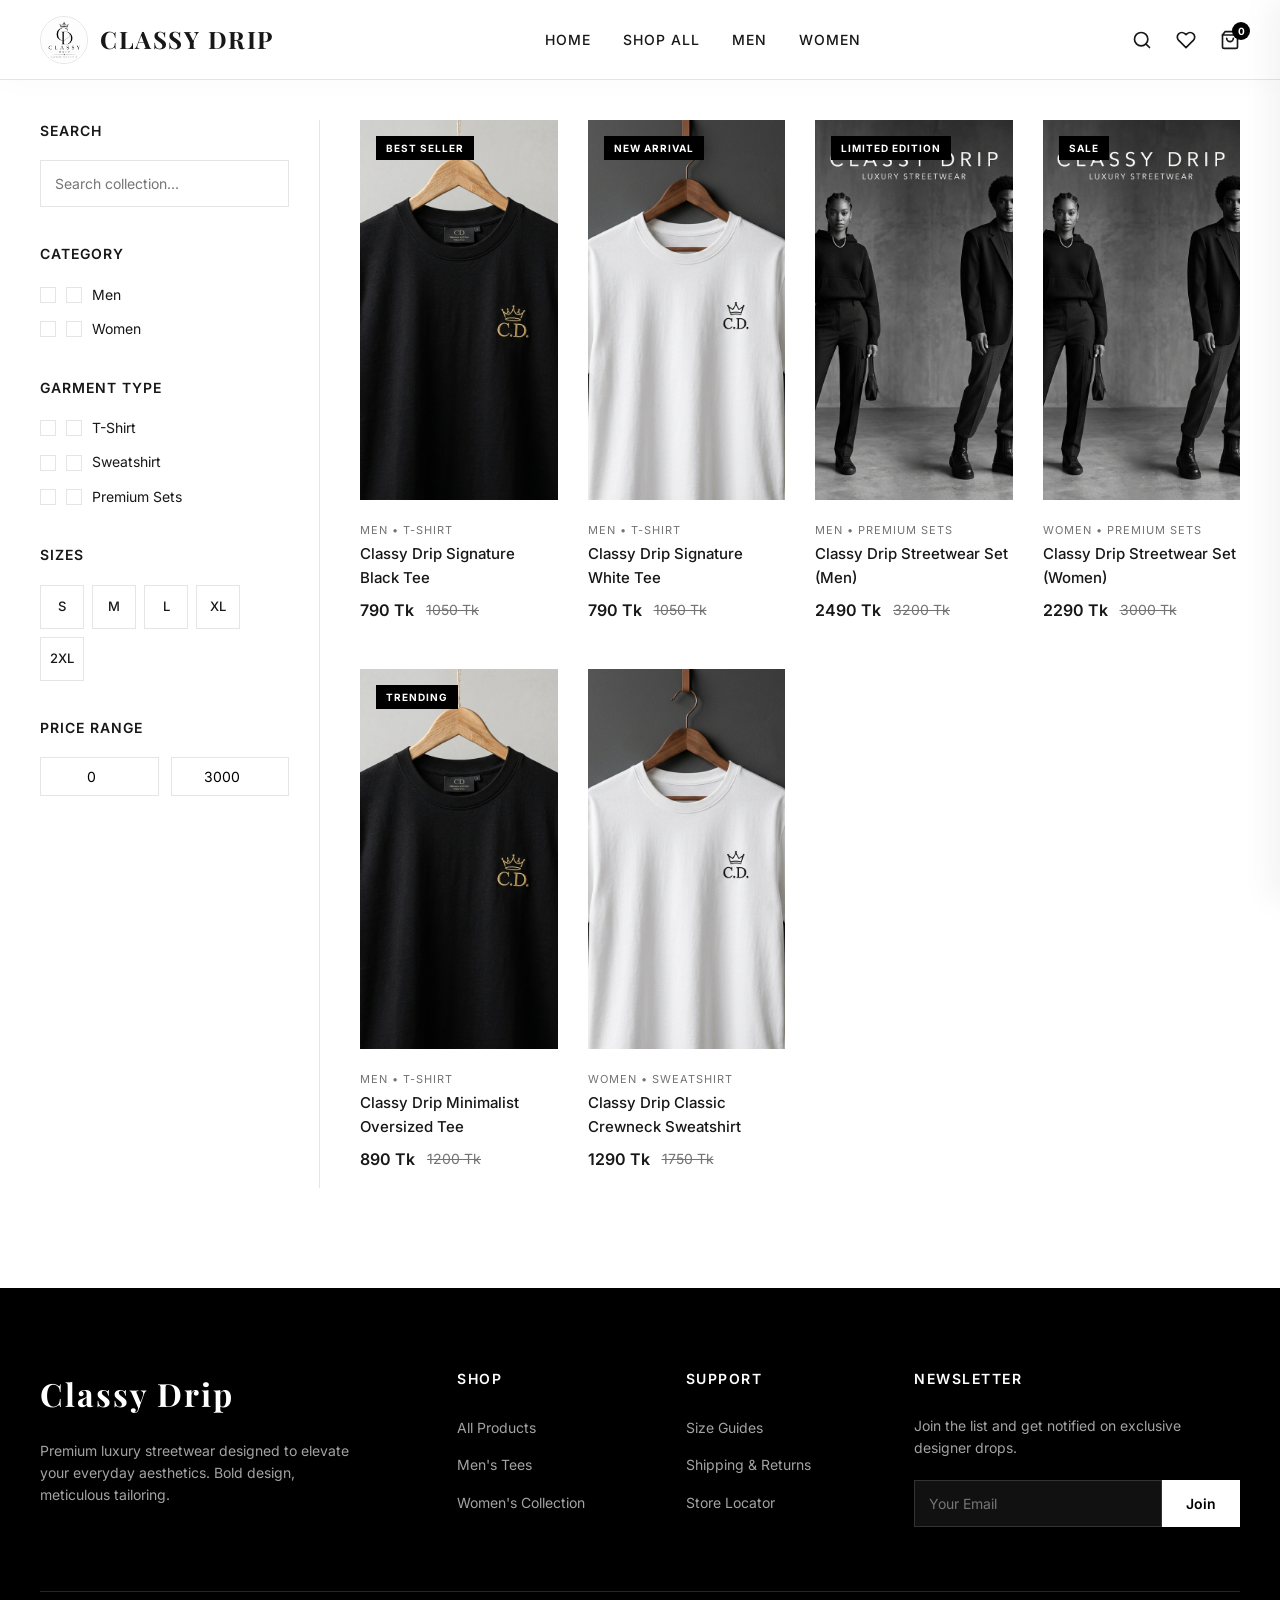
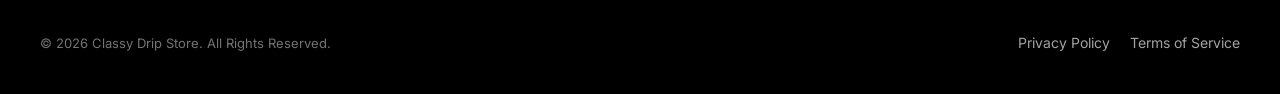
==== checkout.html @ b214a2b4 "Initial commit Created from https://vercel.com/new" ====
<!DOCTYPE html>
<html lang="en">
<head>
  <meta charset="UTF-8">
  <meta name="viewport" content="width=device-width, initial-scale=1.0">
  <title>Checkout | Classy Drip Store</title>
  <link rel="stylesheet" href="style.css">
</head>
<body>

  <!-- MOBILE NAV OVERLAY + DRAWER -->
  <div class="mobile-nav-overlay" id="mobileNavOverlay"></div>
  <nav class="mobile-nav-drawer" id="mobileNavDrawer">
    <button class="mobile-nav-close" id="mobileNavClose">×</button>
    <div class="mobile-nav-logo">Classy Drip</div>
    <ul class="mobile-nav-links">
      <li><a href="index.html" class="mobile-nav-link">Home</a></li>
      <li><a href="shop.html" class="mobile-nav-link">Shop All</a></li>
      <li><a href="shop.html?category=Men" class="mobile-nav-link">Men's Collection</a></li>
      <li><a href="shop.html?category=Women" class="mobile-nav-link">Women's Collection</a></li>
    </ul>
    <div class="mobile-nav-footer"><p>© 2026 Classy Drip. Elevate Your Style.</p></div>
  </nav>

  <!-- HEADER NAVIGATION -->
  <header class="scrolled">
    <div class="container header-container">
      <button class="hamburger-btn nav-icon" id="hamburgerBtn" title="Menu">
        <span></span><span></span><span></span>
      </button>
      <a href="index.html" class="logo-link">
        <img src="assets/logo.jpg" alt="Classy Drip Logo" class="logo-img">
        <span class="logo-text">Classy Drip</span>
      </a>
      
      <nav>
        <ul class="nav-links">
          <li><a href="index.html" class="nav-link">Home</a></li>
          <li><a href="shop.html" class="nav-link">Shop All</a></li>
          <li><a href="shop.html?category=Men" class="nav-link">Men</a></li>
          <li><a href="shop.html?category=Women" class="nav-link">Women</a></li>
        </ul>
      </nav>
      
      <div class="nav-actions">
        <a href="shop.html" class="nav-icon" title="Search">
          <svg width="20" height="20" viewBox="0 0 24 24" fill="none" stroke="currentColor" stroke-width="2" stroke-linecap="round" stroke-linejoin="round"><circle cx="11" cy="11" r="8"></circle><line x1="21" y1="21" x2="16.65" y2="16.65"></line></svg>
        </a>
        <a href="#" class="nav-icon" title="Wishlist">
          <svg width="20" height="20" viewBox="0 0 24 24" fill="none" stroke="currentColor" stroke-width="2" stroke-linecap="round" stroke-linejoin="round"><path d="M20.84 4.61a5.5 5.5 0 0 0-7.78 0L12 5.67l-1.06-1.06a5.5 5.5 0 0 0-7.78 7.78l1.06 1.06L12 21.23l7.78-7.78 1.06-1.06a5.5 5.5 0 0 0 0-7.78z"></path></svg>
        </a>
        <button class="nav-icon btn-open-cart" title="Shopping Bag">
          <svg width="20" height="20" viewBox="0 0 24 24" fill="none" stroke="currentColor" stroke-width="2" stroke-linecap="round" stroke-linejoin="round"><path d="M6 2L3 6v14a2 2 0 0 0 2 2h14a2 2 0 0 0 2-2V6l-3-4z"></path><line x1="3" y1="6" x2="21" y2="6"></line><path d="M16 10a4 4 0 0 1-8 0"></path></svg>
          <span class="cart-count-badge" id="cartCount">0</span>
        </button>
      </div>
    </div>
  </header>

  <!-- CHECKOUT PAGE CONTENT -->
  <main class="container checkout-page-container">
    <form class="checkout-layout" id="checkoutForm">
      
      <!-- Left Column: Shipping & Payment Information -->
      <section>
        <h2 class="checkout-column-title">Shipping Details</h2>
        <div class="checkout-form-section">
          
          <div class="form-group">
            <label for="fullName" class="form-label">Full Name *</label>
            <input type="text" id="fullName" placeholder="Enter your full name" class="form-input" required>
          </div>
          
          <div class="form-group-row">
            <div class="form-group">
              <label for="phoneNum" class="form-label">Phone Number *</label>
              <input type="tel" id="phoneNum" placeholder="e.g., 017XXXXXXXX" class="form-input" required>
            </div>
            <div class="form-group">
              <label for="emailAddr" class="form-label">Email Address (Optional)</label>
              <input type="email" id="emailAddr" placeholder="e.g., mail@example.com" class="form-input">
            </div>
          </div>

          <div class="form-group">
            <label for="citySelect" class="form-label">City / District *</label>
            <select id="citySelect" class="form-select" required>
              <option value="" disabled selected>Select your city</option>
              <option value="dhaka">Dhaka City</option>
              <option value="chittagong">Chittagong</option>
              <option value="sylhet">Sylhet</option>
              <option value="khulna">Khulna</option>
              <option value="rajshahi">Rajshahi</option>
              <option value="barisal">Barisal</option>
              <option value="mymensingh">Mymensingh</option>
              <option value="rangpur">Rangpur</option>
            </select>
          </div>

          <div class="form-group">
            <label for="addressLine" class="form-label">Detailed Street Address *</label>
            <input type="text" id="addressLine" placeholder="House number, road name, area" class="form-input" required>
          </div>

        </div>

        <h2 class="checkout-column-title">Payment Method</h2>
        <div class="payment-methods-grid">
          
          <!-- COD Card -->
          <div class="payment-method-card active">
            <input type="radio" name="payment_method" value="COD" class="payment-radio" checked>
            <span class="payment-custom-radio"></span>
            <div>
              <div class="payment-method-title">Cash On Delivery (COD)</div>
              <p style="font-size:12px; color:var(--color-text-muted);">Pay with cash upon physical delivery.</p>
            </div>
          </div>
          
          <!-- bKash Card -->
          <div class="payment-method-card">
            <input type="radio" name="payment_method" value="BKASH" class="payment-radio">
            <span class="payment-custom-radio"></span>
            <div>
              <div class="payment-method-title">bKash Wallet</div>
              <p style="font-size:12px; color:var(--color-text-muted);">Pay instantly using your bKash account.</p>
            </div>
          </div>
          
          <!-- SSL Card (Cards) -->
          <div class="payment-method-card">
            <input type="radio" name="payment_method" value="SSL" class="payment-radio">
            <span class="payment-custom-radio"></span>
            <div>
              <div class="payment-method-title">Cards / Net Banking</div>
              <p style="font-size:12px; color:var(--color-text-muted);">Secure payment via Visa, MasterCard, DBBL Nexpay, etc.</p>
            </div>
          </div>

        </div>
      </section>

      <!-- Right Column: Summary Sticky Card -->
      <section>
        <div class="checkout-summary-card">
          <h3 style="font-family:var(--header-font); font-size:18px; margin-bottom:20px; border-bottom:1px solid var(--color-border); padding-bottom:10px;">Order Summary</h3>
          
          <!-- Items Summary list -->
          <div class="summary-items-list" id="summaryItems">
            <!-- Loaded dynamically -->
          </div>

          <!-- Coupon Input -->
          <div style="display:flex; gap:10px; margin-bottom: 24px;">
            <input type="text" placeholder="Coupon Code" class="form-input" style="flex-grow:1; padding: 10px;">
            <button type="button" class="btn-newsletter" onclick="alert('Coupon applied!');" style="font-size:12px; padding:0 16px;">Apply</button>
          </div>

          <!-- Total Calculation -->
          <div class="summary-math-section">
            <div class="summary-math-row">
              <span>Subtotal</span>
              <span id="summarySubtotal">0 Tk</span>
            </div>
            <div class="summary-math-row">
              <span>Shipping Charge</span>
              <span>80 Tk</span>
            </div>
            <div class="summary-math-row total">
              <span>Total</span>
              <span id="summaryTotal">0 Tk</span>
            </div>
          </div>

          <!-- Confirm Action Button -->
          <button type="submit" class="btn-confirm-order">Confirm Order</button>
        </div>
      </section>

    </form>
  </main>

  <!-- SHOPPING CART DRAWER (Shared) -->
  <div class="cart-drawer-overlay" id="cartOverlay"></div>
  <div class="cart-drawer" id="cartDrawer">
    <div class="cart-drawer-header">
      <h3 class="cart-drawer-title">Shopping Bag</h3>
      <button class="cart-drawer-close" id="closeCart">×</button>
    </div>
    
    <div class="cart-items-container" id="cartItems">
      <!-- Loaded dynamically via app.js -->
    </div>
    
    <div class="cart-drawer-footer">
      <div class="cart-subtotal-row">
        <span>Subtotal</span>
        <span id="cartSubtotal">0 Tk</span>
      </div>
      <a href="checkout.html" class="btn-checkout">
        Proceed to Checkout
        <svg width="16" height="16" viewBox="0 0 24 24" fill="none" stroke="currentColor" stroke-width="2" stroke-linecap="round" stroke-linejoin="round"><line x1="5" y1="12" x2="19" y2="12"></line><polyline points="12 5 19 12 12 19"></polyline></svg>
      </a>
    </div>
  </div>

  <!-- FOOTER -->
  <footer>
    <div class="container">
      <div class="footer-grid">
        <div>
          <div class="footer-logo">Classy Drip</div>
          <p class="footer-about-text">Premium luxury streetwear designed to elevate your everyday aesthetics. Bold design, meticulous tailoring.</p>
        </div>
        
        <div>
          <h4 class="footer-column-title">Shop</h4>
          <ul class="footer-links">
            <li><a href="shop.html" class="footer-link">All Products</a></li>
            <li><a href="shop.html?category=Men" class="footer-link">Men's Tees</a></li>
            <li><a href="shop.html?category=Women" class="footer-link">Women's Collection</a></li>
          </ul>
        </div>
        
        <div>
          <h4 class="footer-column-title">Support</h4>
          <ul class="footer-links">
            <li><a href="#" class="footer-link">Size Guides</a></li>
            <li><a href="#" class="footer-link">Shipping & Returns</a></li>
            <li><a href="#" class="footer-link">Store Locator</a></li>
          </ul>
        </div>
        
        <div>
          <h4 class="footer-column-title">Newsletter</h4>
          <p class="footer-newsletter-text">Join the list and get notified on exclusive designer drops.</p>
          <form class="newsletter-form" onsubmit="event.preventDefault(); alert('Subscribed successfully!');">
            <input type="email" placeholder="Your Email" class="newsletter-input" required>
            <button type="submit" class="btn-newsletter">Join</button>
          </form>
        </div>
      </div>
      
      <div class="footer-bottom">
        <div>© 2026 Classy Drip Store. All Rights Reserved.</div>
        <div style="display:flex; gap: 20px;">
          <a href="#" class="footer-link">Privacy Policy</a>
          <a href="#" class="footer-link">Terms of Service</a>
        </div>
      </div>
    </div>
  </footer>

  <script src="app.js"></script>
</body>
</html>
---- style.css ----
/* 
  Classy Drip - Premium E-Commerce Stylesheet
  Theme: Black & White Minimalist Luxury
*/

@import url('https://fonts.googleapis.com/css2?family=Inter:wght@300;400;500;600;700&family=Playfair+Display:ital,wght@0,400;0,600;0,700;1,400&display=swap');

:root {
  --primary-font: 'Inter', sans-serif;
  --header-font: 'Playfair Display', serif;
  
  /* Color Tokens */
  --color-bg: #ffffff;
  --color-bg-alt: #f8f8f8;
  --color-border: #e5e5e5;
  --color-text: #171717;
  --color-text-muted: #737373;
  --color-accent: #000000;
  --color-accent-hover: #333333;
  --color-white: #ffffff;
  
  --transition-smooth: all 0.3s cubic-bezier(0.4, 0, 0.2, 1);
  --header-height: 80px;
}

* {
  box-sizing: border-box;
  margin: 0;
  padding: 0;
}

body {
  font-family: var(--primary-font);
  background-color: var(--color-bg);
  color: var(--color-text);
  line-height: 1.6;
  -webkit-font-smoothing: antialiased;
  overflow-x: hidden;
}

a {
  text-decoration: none;
  color: inherit;
  transition: var(--transition-smooth);
}

img {
  max-width: 100%;
  height: auto;
  display: block;
}

button, input, select {
  font-family: inherit;
  outline: none;
}

/* Base Layout Container */
.container {
  max-width: 1400px;
  margin: 0 auto;
  padding: 0 40px;
}

@media (max-width: 768px) {
  .container {
    padding: 0 20px;
  }
}

/* Premium Header Navigation */
header {
  position: fixed;
  top: 0;
  left: 0;
  width: 100%;
  height: var(--header-height);
  background-color: rgba(255, 255, 255, 0.95);
  backdrop-filter: blur(10px);
  border-bottom: 1px solid var(--color-border);
  z-index: 1000;
  transition: var(--transition-smooth);
}

header.transparent {
  background-color: transparent;
  border-bottom-color: transparent;
}

header.transparent .nav-link,
header.transparent .nav-icon {
  color: var(--color-white);
}

header.transparent .logo-text {
  color: var(--color-white);
}

header.scrolled {
  background-color: rgba(255, 255, 255, 0.95);
  border-bottom-color: var(--color-border);
  box-shadow: 0 4px 30px rgba(0, 0, 0, 0.02);
}

header.scrolled .nav-link,
header.scrolled .nav-icon,
header.scrolled .logo-text {
  color: var(--color-text);
}

.header-container {
  display: flex;
  justify-content: space-between;
  align-items: center;
  height: 100%;
}

.logo-link {
  display: flex;
  align-items: center;
  gap: 12px;
}

.logo-img {
  height: 48px;
  width: 48px;
  border-radius: 50%;
  object-fit: cover;
  border: 1px solid var(--color-border);
}

.logo-text {
  font-family: var(--header-font);
  font-weight: 700;
  font-size: 24px;
  letter-spacing: 1.5px;
  text-transform: uppercase;
  color: var(--color-text);
  transition: var(--transition-smooth);
}

.nav-links {
  display: flex;
  gap: 32px;
  list-style: none;
}

.nav-link {
  font-weight: 500;
  font-size: 14px;
  text-transform: uppercase;
  letter-spacing: 1px;
  color: var(--color-text);
  padding: 8px 0;
  position: relative;
}

.nav-link::after {
  content: '';
  position: absolute;
  bottom: 0;
  left: 0;
  width: 0;
  height: 1.5px;
  background-color: var(--color-accent);
  transition: var(--transition-smooth);
}

.nav-link:hover::after {
  width: 100%;
}

.nav-actions {
  display: flex;
  align-items: center;
  gap: 24px;
}

.nav-icon {
  color: var(--color-text);
  font-size: 18px;
  position: relative;
  background: none;
  border: none;
  cursor: pointer;
  display: flex;
  align-items: center;
  justify-content: center;
}

.cart-count-badge {
  position: absolute;
  top: -8px;
  right: -10px;
  background-color: var(--color-accent);
  color: var(--color-white);
  font-size: 10px;
  font-weight: 700;
  width: 18px;
  height: 18px;
  border-radius: 50%;
  display: flex;
  align-items: center;
  justify-content: center;
}

/* Hero Section */
.hero {
  position: relative;
  height: 100vh;
  width: 100vw;
  background-color: var(--color-accent);
  overflow: hidden;
}

.hero-bg {
  position: absolute;
  top: 0;
  left: 0;
  width: 100%;
  height: 100%;
  background-size: cover;
  background-position: center;
  filter: brightness(0.65);
}

.hero-content {
  position: relative;
  z-index: 10;
  height: 100%;
  display: flex;
  flex-direction: column;
  justify-content: center;
  align-items: flex-start;
  color: var(--color-white);
}

.hero-subtitle {
  font-size: 14px;
  font-weight: 600;
  letter-spacing: 4px;
  text-transform: uppercase;
  margin-bottom: 16px;
  animation: fadeInUp 1s ease;
}

.hero-title {
  font-family: var(--header-font);
  font-size: 64px;
  font-weight: 700;
  line-height: 1.1;
  margin-bottom: 24px;
  max-width: 650px;
  animation: fadeInUp 1.2s ease;
}

.hero-title span {
  font-style: italic;
  font-weight: 400;
}

.hero-btn {
  background-color: var(--color-white);
  color: var(--color-accent);
  padding: 16px 36px;
  font-size: 14px;
  font-weight: 600;
  text-transform: uppercase;
  letter-spacing: 1.5px;
  border: 1px solid var(--color-white);
  animation: fadeInUp 1.4s ease;
  transition: var(--transition-smooth);
}

.hero-btn:hover {
  background-color: transparent;
  color: var(--color-white);
}

/* Section Common Styling */
.section {
  padding: 100px 0;
}

.section-header {
  display: flex;
  justify-content: space-between;
  align-items: flex-end;
  margin-bottom: 48px;
}

.section-title {
  font-family: var(--header-font);
  font-size: 36px;
  font-weight: 700;
}

.section-link {
  font-weight: 600;
  font-size: 14px;
  text-transform: uppercase;
  letter-spacing: 1px;
  border-bottom: 1.5px solid var(--color-accent);
  padding-bottom: 4px;
}

.section-link:hover {
  color: var(--color-text-muted);
  border-bottom-color: var(--color-text-muted);
}

/* Category Grid */
.category-grid {
  display: grid;
  grid-template-columns: repeat(3, 1fr);
  gap: 30px;
}

@media (max-width: 992px) {
  .category-grid {
    grid-template-columns: 1fr;
  }
}

.category-card {
  position: relative;
  height: 480px;
  overflow: hidden;
}

.category-img {
  width: 100%;
  height: 100%;
  object-fit: cover;
  transition: var(--transition-smooth);
}

.category-card:hover .category-img {
  transform: scale(1.05);
}

.category-overlay {
  position: absolute;
  top: 0;
  left: 0;
  width: 100%;
  height: 100%;
  background: linear-gradient(to top, rgba(0,0,0,0.6) 0%, rgba(0,0,0,0) 60%);
  display: flex;
  flex-direction: column;
  justify-content: flex-end;
  padding: 40px;
  color: var(--color-white);
  transition: var(--transition-smooth);
}

.category-name {
  font-family: var(--header-font);
  font-size: 28px;
  font-weight: 600;
  margin-bottom: 8px;
}

.category-cta {
  font-size: 12px;
  font-weight: 600;
  text-transform: uppercase;
  letter-spacing: 1.5px;
  opacity: 0.8;
}

/* Product Card & Grid */
.product-grid {
  display: grid;
  grid-template-columns: repeat(4, 1fr);
  gap: 30px;
}

@media (max-width: 1200px) {
  .product-grid {
    grid-template-columns: repeat(3, 1fr);
  }
}

@media (max-width: 768px) {
  .product-grid {
    grid-template-columns: repeat(2, 1fr);
    gap: 16px;
  }
}

@media (max-width: 480px) {
  .product-grid {
    grid-template-columns: 1fr;
  }
}

.product-card {
  display: flex;
  flex-direction: column;
  position: relative;
  background-color: var(--color-bg);
  transition: var(--transition-smooth);
}

.product-img-container {
  position: relative;
  background-color: var(--color-bg-alt);
  overflow: hidden;
  height: 380px;
  width: 100%;
}

.product-image {
  width: 100%;
  height: 100%;
  object-fit: cover;
  transition: var(--transition-smooth);
}

.product-card:hover .product-image {
  transform: scale(1.04);
}

.product-badge {
  position: absolute;
  top: 16px;
  left: 16px;
  background-color: var(--color-accent);
  color: var(--color-white);
  font-size: 10px;
  font-weight: 700;
  text-transform: uppercase;
  padding: 4px 10px;
  letter-spacing: 1px;
}

.product-actions {
  position: absolute;
  bottom: 0;
  left: 0;
  width: 100%;
  background-color: rgba(255, 255, 255, 0.9);
  padding: 16px;
  transform: translateY(100%);
  transition: var(--transition-smooth);
  display: flex;
  gap: 8px;
}

.product-card:hover .product-actions {
  transform: translateY(0);
}

.btn-quick-add {
  flex-grow: 1;
  background-color: var(--color-accent);
  color: var(--color-white);
  border: none;
  padding: 12px;
  font-size: 12px;
  font-weight: 600;
  text-transform: uppercase;
  letter-spacing: 1px;
  cursor: pointer;
  transition: var(--transition-smooth);
}

.btn-quick-add:hover {
  background-color: var(--color-accent-hover);
}

.btn-wishlist {
  background-color: var(--color-white);
  color: var(--color-accent);
  border: 1px solid var(--color-border);
  width: 44px;
  height: 44px;
  display: flex;
  align-items: center;
  justify-content: center;
  cursor: pointer;
  transition: var(--transition-smooth);
}

.btn-wishlist:hover {
  background-color: var(--color-bg-alt);
}

.product-info {
  padding: 16px 0;
}

.product-category {
  font-size: 11px;
  color: var(--color-text-muted);
  text-transform: uppercase;
  letter-spacing: 1px;
  margin-bottom: 6px;
}

.product-name {
  font-size: 15px;
  font-weight: 500;
  margin-bottom: 8px;
  color: var(--color-text);
}

.product-name a:hover {
  text-decoration: underline;
}

.product-price-row {
  display: flex;
  align-items: center;
  gap: 12px;
}

.product-price {
  font-weight: 600;
  font-size: 16px;
}

.product-price-old {
  color: var(--color-text-muted);
  text-decoration: line-through;
  font-size: 14px;
}

/* Shop / Catalog Page Filters */
.shop-layout {
  display: grid;
  grid-template-columns: 280px 1fr;
  gap: 40px;
  margin-top: calc(var(--header-height) + 40px);
  margin-bottom: 100px;
}

@media (max-width: 992px) {
  .shop-layout {
    grid-template-columns: 1fr;
    margin-top: calc(var(--header-height) + 20px);
  }
}

.shop-sidebar {
  border-right: 1px solid var(--color-border);
  padding-right: 30px;
}

@media (max-width: 992px) {
  .shop-sidebar {
    border-right: none;
    padding-right: 0;
    border-bottom: 1px solid var(--color-border);
    padding-bottom: 20px;
  }
}

.filter-section {
  margin-bottom: 36px;
}

.filter-title {
  font-size: 14px;
  font-weight: 600;
  text-transform: uppercase;
  letter-spacing: 1px;
  margin-bottom: 18px;
  position: relative;
}

.filter-list {
  list-style: none;
  display: flex;
  flex-direction: column;
  gap: 12px;
}

.filter-item label {
  display: flex;
  align-items: center;
  gap: 10px;
  font-size: 14px;
  cursor: pointer;
  user-select: none;
}

.filter-checkbox {
  appearance: none;
  width: 16px;
  height: 16px;
  border: 1px solid var(--color-border);
  border-radius: 0;
  cursor: pointer;
  position: relative;
  transition: var(--transition-smooth);
}

.filter-checkbox:checked {
  background-color: var(--color-accent);
  border-color: var(--color-accent);
}

.filter-checkbox:checked::after {
  content: '✓';
  color: var(--color-white);
  font-size: 10px;
  position: absolute;
  top: 50%;
  left: 50%;
  transform: translate(-50%, -50%);
}

.price-range-inputs {
  display: flex;
  gap: 12px;
}

.price-input {
  width: 50%;
  padding: 10px;
  border: 1px solid var(--color-border);
  font-size: 14px;
  text-align: center;
}

.size-pill-grid {
  display: flex;
  flex-wrap: wrap;
  gap: 8px;
}

.size-pill-checkbox {
  display: none;
}

.size-pill-label {
  display: inline-flex;
  align-items: center;
  justify-content: center;
  min-width: 44px;
  height: 44px;
  border: 1px solid var(--color-border);
  font-size: 13px;
  font-weight: 500;
  cursor: pointer;
  transition: var(--transition-smooth);
}

.size-pill-checkbox:checked + .size-pill-label {
  background-color: var(--color-accent);
  border-color: var(--color-accent);
  color: var(--color-white);
}

.size-pill-label:hover {
  border-color: var(--color-accent);
}

/* Product Detail Page Layout */
.product-detail-layout {
  display: grid;
  grid-template-columns: 1fr 1fr;
  gap: 60px;
  margin-top: calc(var(--header-height) + 60px);
  margin-bottom: 100px;
}

@media (max-width: 992px) {
  .product-detail-layout {
    grid-template-columns: 1fr;
    gap: 40px;
    margin-top: calc(var(--header-height) + 20px);
  }
}

.product-gallery {
  display: flex;
  flex-direction: column;
  gap: 20px;
}

.product-main-img {
  width: 100%;
  height: 600px;
  object-fit: cover;
  background-color: var(--color-bg-alt);
}

@media (max-width: 768px) {
  .product-main-img {
    height: 400px;
  }
}

.product-thumbnails {
  display: flex;
  gap: 12px;
}

.thumbnail-img {
  width: 80px;
  height: 80px;
  object-fit: cover;
  border: 1px solid var(--color-border);
  cursor: pointer;
  opacity: 0.6;
  transition: var(--transition-smooth);
}

.thumbnail-img.active,
.thumbnail-img:hover {
  opacity: 1;
  border-color: var(--color-accent);
}

.detail-info {
  display: flex;
  flex-direction: column;
}

.detail-name {
  font-family: var(--header-font);
  font-size: 40px;
  font-weight: 700;
  margin-bottom: 16px;
  line-height: 1.2;
}

.detail-price-row {
  display: flex;
  align-items: center;
  gap: 20px;
  margin-bottom: 30px;
  border-bottom: 1px solid var(--color-border);
  padding-bottom: 24px;
}

.detail-price {
  font-size: 28px;
  font-weight: 700;
}

.detail-price-old {
  font-size: 20px;
  color: var(--color-text-muted);
  text-decoration: line-through;
}

.detail-desc {
  font-size: 15px;
  color: var(--color-text-muted);
  margin-bottom: 30px;
}

.detail-option-title {
  font-size: 12px;
  font-weight: 600;
  text-transform: uppercase;
  letter-spacing: 1px;
  margin-bottom: 12px;
}

.detail-size-selector {
  margin-bottom: 30px;
}

.detail-qty-selector {
  margin-bottom: 40px;
}

.qty-control {
  display: inline-flex;
  border: 1px solid var(--color-border);
}

.qty-btn {
  background: none;
  border: none;
  width: 48px;
  height: 48px;
  font-size: 18px;
  cursor: pointer;
  display: flex;
  align-items: center;
  justify-content: center;
  transition: var(--transition-smooth);
}

.qty-btn:hover {
  background-color: var(--color-bg-alt);
}

.qty-input {
  width: 48px;
  height: 48px;
  border: none;
  border-left: 1px solid var(--color-border);
  border-right: 1px solid var(--color-border);
  text-align: center;
  font-size: 16px;
  font-weight: 600;
}

.detail-actions {
  display: flex;
  gap: 16px;
  margin-bottom: 40px;
}

.btn-add-to-cart {
  flex-grow: 1;
  background-color: var(--color-accent);
  color: var(--color-white);
  border: 1px solid var(--color-accent);
  height: 56px;
  font-size: 14px;
  font-weight: 600;
  text-transform: uppercase;
  letter-spacing: 1.5px;
  cursor: pointer;
  transition: var(--transition-smooth);
}

.btn-add-to-cart:hover {
  background-color: transparent;
  color: var(--color-accent);
}

.btn-detail-wishlist {
  width: 56px;
  height: 56px;
  border: 1px solid var(--color-border);
  background: none;
  cursor: pointer;
  display: flex;
  align-items: center;
  justify-content: center;
  transition: var(--transition-smooth);
}

.btn-detail-wishlist:hover {
  border-color: var(--color-accent);
}

.detail-features {
  border-top: 1px solid var(--color-border);
  padding-top: 30px;
  display: flex;
  flex-direction: column;
  gap: 16px;
}

.feature-item {
  display: flex;
  align-items: center;
  gap: 12px;
  font-size: 14px;
}

.feature-icon {
  font-size: 18px;
  color: var(--color-accent);
}

/* Tabs & Size Chart Section */
.product-tabs {
  margin-bottom: 60px;
  border-top: 1px solid var(--color-border);
}

.tabs-nav {
  display: flex;
  gap: 40px;
  border-bottom: 1px solid var(--color-border);
  list-style: none;
}

.tab-btn {
  background: none;
  border: none;
  font-size: 14px;
  font-weight: 600;
  text-transform: uppercase;
  letter-spacing: 1px;
  padding: 20px 0;
  cursor: pointer;
  color: var(--color-text-muted);
  position: relative;
}

.tab-btn.active {
  color: var(--color-text);
}

.tab-btn.active::after {
  content: '';
  position: absolute;
  bottom: -1px;
  left: 0;
  width: 100%;
  height: 2px;
  background-color: var(--color-accent);
}

.tab-content {
  padding: 30px 0;
  display: none;
}

.tab-content.active {
  display: block;
}

/* Size Chart Table style */
.size-chart-unit-toggle {
  display: flex;
  gap: 10px;
  margin-bottom: 20px;
}

.unit-btn {
  background-color: var(--color-bg-alt);
  border: 1px solid var(--color-border);
  padding: 8px 16px;
  font-size: 12px;
  font-weight: 600;
  cursor: pointer;
  transition: var(--transition-smooth);
}

.unit-btn.active {
  background-color: var(--color-accent);
  border-color: var(--color-accent);
  color: var(--color-white);
}

.size-table {
  width: 100%;
  border-collapse: collapse;
  text-align: left;
}

.size-table th,
.size-table td {
  padding: 16px;
  border-bottom: 1px solid var(--color-border);
  font-size: 14px;
}

.size-table th {
  font-weight: 600;
  background-color: var(--color-bg-alt);
}

/* Premium Shopping Cart Drawer (Right Slide-out) */
.cart-drawer-overlay {
  position: fixed;
  top: 0;
  left: 0;
  width: 100%;
  height: 100%;
  background-color: rgba(0, 0, 0, 0.4);
  backdrop-filter: blur(4px);
  z-index: 2000;
  opacity: 0;
  visibility: hidden;
  transition: var(--transition-smooth);
}

.cart-drawer-overlay.open {
  opacity: 1;
  visibility: visible;
}

.cart-drawer {
  position: fixed;
  top: 0;
  right: 0;
  width: 480px;
  height: 100%;
  background-color: var(--color-white);
  z-index: 2001;
  box-shadow: -10px 0 30px rgba(0,0,0,0.05);
  display: flex;
  flex-direction: column;
  transform: translateX(100%);
  transition: var(--transition-smooth);
}

@media (max-width: 480px) {
  .cart-drawer {
    width: 100%;
  }
}

.cart-drawer.open {
  transform: translateX(0);
}

.cart-drawer-header {
  padding: 30px;
  border-bottom: 1px solid var(--color-border);
  display: flex;
  justify-content: space-between;
  align-items: center;
}

.cart-drawer-title {
  font-family: var(--header-font);
  font-size: 24px;
  font-weight: 600;
}

.cart-drawer-close {
  background: none;
  border: none;
  font-size: 24px;
  cursor: pointer;
  color: var(--color-text);
  transition: var(--transition-smooth);
}

.cart-drawer-close:hover {
  transform: rotate(90deg);
}

.cart-items-container {
  flex-grow: 1;
  overflow-y: auto;
  padding: 30px;
  display: flex;
  flex-direction: column;
  gap: 24px;
}

.cart-empty-message {
  margin: auto;
  text-align: center;
  color: var(--color-text-muted);
}

.cart-item {
  display: flex;
  gap: 20px;
  border-bottom: 1px solid var(--color-border);
  padding-bottom: 24px;
  position: relative;
}

.cart-item-img {
  width: 90px;
  height: 110px;
  object-fit: cover;
  background-color: var(--color-bg-alt);
}

.cart-item-details {
  flex-grow: 1;
  display: flex;
  flex-direction: column;
}

.cart-item-name {
  font-size: 15px;
  font-weight: 500;
  margin-bottom: 6px;
  max-width: 240px;
}

.cart-item-price-row {
  display: flex;
  align-items: center;
  gap: 8px;
  margin-bottom: 12px;
}

.cart-item-price {
  font-weight: 600;
  font-size: 14px;
}

.cart-item-size-selector {
  font-size: 12px;
  padding: 6px 12px;
  border: 1px solid var(--color-border);
  background-color: var(--color-white);
  margin-bottom: 10px;
  width: fit-content;
}

.cart-item-qty {
  display: flex;
  align-items: center;
  border: 1px solid var(--color-border);
  width: fit-content;
}

.cart-qty-btn {
  background: none;
  border: none;
  width: 28px;
  height: 28px;
  font-size: 14px;
  cursor: pointer;
}

.cart-qty-input {
  width: 32px;
  height: 28px;
  border: none;
  border-left: 1px solid var(--color-border);
  border-right: 1px solid var(--color-border);
  text-align: center;
  font-size: 12px;
  font-weight: 600;
}

.cart-item-remove {
  position: absolute;
  top: 0;
  right: 0;
  background: none;
  border: none;
  color: var(--color-text-muted);
  cursor: pointer;
  font-size: 18px;
}

.cart-item-remove:hover {
  color: var(--color-accent);
}

/* Unique feature: Add another size */
.btn-add-another-size {
  display: inline-flex;
  align-items: center;
  gap: 6px;
  background: none;
  border: 1.5px dashed var(--color-border);
  padding: 8px 12px;
  font-size: 12px;
  font-weight: 600;
  text-transform: uppercase;
  margin-top: 10px;
  cursor: pointer;
  transition: var(--transition-smooth);
}

.btn-add-another-size:hover {
  border-color: var(--color-accent);
  background-color: var(--color-bg-alt);
}

.cart-drawer-footer {
  padding: 30px;
  border-top: 1px solid var(--color-border);
  background-color: var(--color-bg-alt);
}

.cart-subtotal-row {
  display: flex;
  justify-content: space-between;
  font-weight: 600;
  font-size: 18px;
  margin-bottom: 20px;
}

.btn-checkout {
  display: flex;
  align-items: center;
  justify-content: center;
  gap: 10px;
  width: 100%;
  background-color: var(--color-accent);
  color: var(--color-white);
  border: 1px solid var(--color-accent);
  height: 56px;
  font-size: 14px;
  font-weight: 600;
  text-transform: uppercase;
  letter-spacing: 1.5px;
  cursor: pointer;
  transition: var(--transition-smooth);
}

.btn-checkout:hover {
  background-color: transparent;
  color: var(--color-accent);
}

/* Checkout Page Grid */
.checkout-layout {
  display: grid;
  grid-template-columns: 1.2fr 0.8fr;
  gap: 60px;
  margin-top: calc(var(--header-height) + 60px);
  margin-bottom: 100px;
}

@media (max-width: 992px) {
  .checkout-layout {
    grid-template-columns: 1fr;
    gap: 40px;
    margin-top: calc(var(--header-height) + 20px);
  }
}

.checkout-column-title {
  font-family: var(--header-font);
  font-size: 22px;
  font-weight: 600;
  margin-bottom: 24px;
  border-bottom: 1px solid var(--color-border);
  padding-bottom: 12px;
}

.checkout-form-section {
  display: flex;
  flex-direction: column;
  gap: 20px;
  margin-bottom: 40px;
}

.form-group-row {
  display: grid;
  grid-template-columns: 1fr 1fr;
  gap: 20px;
}

@media (max-width: 480px) {
  .form-group-row {
    grid-template-columns: 1fr;
  }
}

.form-group {
  display: flex;
  flex-direction: column;
  gap: 8px;
}

.form-label {
  font-size: 12px;
  font-weight: 600;
  text-transform: uppercase;
  letter-spacing: 0.5px;
}

.form-input,
.form-select {
  padding: 14px;
  border: 1px solid var(--color-border);
  font-size: 14px;
  background-color: var(--color-white);
  transition: var(--transition-smooth);
}

.form-input:focus,
.form-select:focus {
  border-color: var(--color-accent);
}

/* Payment Gateway Selector */
.payment-methods-grid {
  display: flex;
  flex-direction: column;
  gap: 16px;
}

.payment-method-card {
  border: 1px solid var(--color-border);
  padding: 20px;
  display: flex;
  align-items: center;
  gap: 16px;
  cursor: pointer;
  transition: var(--transition-smooth);
}

.payment-method-card:hover {
  border-color: var(--color-accent);
}

.payment-method-card.active {
  border-color: var(--color-accent);
  background-color: var(--color-bg-alt);
}

.payment-radio {
  display: none;
}

.payment-custom-radio {
  width: 20px;
  height: 20px;
  border: 2px solid var(--color-border);
  border-radius: 50%;
  display: inline-flex;
  align-items: center;
  justify-content: center;
  position: relative;
}

.payment-radio:checked + .payment-custom-radio {
  border-color: var(--color-accent);
}

.payment-radio:checked + .payment-custom-radio::after {
  content: '';
  width: 10px;
  height: 10px;
  background-color: var(--color-accent);
  border-radius: 50%;
}

.payment-method-title {
  font-weight: 600;
  font-size: 14px;
}

.payment-method-logo {
  height: 24px;
  margin-left: auto;
}

/* Checkout Summary Side panel */
.checkout-summary-card {
  background-color: var(--color-bg-alt);
  border: 1px solid var(--color-border);
  padding: 30px;
  position: sticky;
  top: calc(var(--header-height) + 30px);
}

.summary-items-list {
  display: flex;
  flex-direction: column;
  gap: 20px;
  margin-bottom: 24px;
  max-height: 240px;
  overflow-y: auto;
}

.summary-item-row {
  display: flex;
  justify-content: space-between;
  align-items: center;
  font-size: 14px;
}

.summary-item-name {
  max-width: 180px;
  font-weight: 500;
}

.summary-math-section {
  border-top: 1px solid var(--color-border);
  border-bottom: 1px solid var(--color-border);
  padding: 20px 0;
  margin-bottom: 24px;
  display: flex;
  flex-direction: column;
  gap: 12px;
}

.summary-math-row {
  display: flex;
  justify-content: space-between;
  font-size: 14px;
}

.summary-math-row.total {
  font-weight: 700;
  font-size: 18px;
  color: var(--color-accent);
}

.btn-confirm-order {
  width: 100%;
  background-color: var(--color-accent);
  color: var(--color-white);
  border: none;
  height: 56px;
  font-size: 14px;
  font-weight: 600;
  text-transform: uppercase;
  letter-spacing: 1.5px;
  cursor: pointer;
  transition: var(--transition-smooth);
}

.btn-confirm-order:hover {
  background-color: var(--color-accent-hover);
}

/* Footer Section */
footer {
  background-color: #000000;
  color: #ffffff;
  padding: 80px 0 40px 0;
}

.footer-grid {
  display: grid;
  grid-template-columns: 2fr 1fr 1fr 1.5fr;
  gap: 40px;
  margin-bottom: 60px;
}

@media (max-width: 992px) {
  .footer-grid {
    grid-template-columns: 1fr 1fr;
  }
}

@media (max-width: 480px) {
  .footer-grid {
    grid-template-columns: 1fr;
  }
}

.footer-logo {
  font-family: var(--header-font);
  font-size: 32px;
  font-weight: 700;
  letter-spacing: 2px;
  margin-bottom: 20px;
  color: #ffffff;
}

.footer-about-text {
  font-size: 14px;
  color: #a3a3a3;
  max-width: 320px;
  margin-bottom: 24px;
}

.footer-column-title {
  font-size: 14px;
  font-weight: 600;
  text-transform: uppercase;
  letter-spacing: 1.5px;
  margin-bottom: 24px;
  color: #ffffff;
}

.footer-links {
  list-style: none;
  display: flex;
  flex-direction: column;
  gap: 12px;
}

.footer-link {
  font-size: 14px;
  color: #a3a3a3;
}

.footer-link:hover {
  color: #ffffff;
}

.footer-newsletter-text {
  font-size: 14px;
  color: #a3a3a3;
  margin-bottom: 20px;
}

.newsletter-form {
  display: flex;
}

.newsletter-input {
  flex-grow: 1;
  padding: 14px;
  border: 1px solid #333333;
  background-color: #111111;
  color: #ffffff;
  font-size: 14px;
}

.btn-newsletter {
  background-color: #ffffff;
  color: #000000;
  border: none;
  padding: 0 24px;
  font-size: 14px;
  font-weight: 600;
  cursor: pointer;
}

.footer-bottom {
  border-top: 1px solid #262626;
  padding-top: 40px;
  display: flex;
  justify-content: space-between;
  align-items: center;
  font-size: 13px;
  color: #737373;
}

@media (max-width: 768px) {
  .footer-bottom {
    flex-direction: column;
    gap: 20px;
    text-align: center;
  }
}

/* Animations */
@keyframes fadeInUp {
  from {
    opacity: 0;
    transform: translateY(20px);
  }
  to {
    opacity: 1;
    transform: translateY(0);
  }
}

/* Success Modal / Screen styling */
.success-container {
  display: flex;
  flex-direction: column;
  align-items: center;
  justify-content: center;
  text-align: center;
  min-height: 60vh;
  margin-top: var(--header-height);
}

.success-icon {
  width: 80px;
  height: 80px;
  border-radius: 50%;
  background-color: #10b981;
  color: var(--color-white);
  display: flex;
  align-items: center;
  justify-content: center;
  font-size: 40px;
  margin-bottom: 24px;
}

.success-title {
  font-family: var(--header-font);
  font-size: 32px;
  font-weight: 700;
  margin-bottom: 12px;
}

.success-text {
  font-size: 16px;
  color: var(--color-text-muted);
  max-width: 480px;
  margin-bottom: 36px;
}

/* =============================================
   ANNOUNCEMENT BAR
============================================= */
.announcement-bar {
  position: fixed;
  top: 0;
  left: 0;
  width: 100%;
  background-color: var(--color-accent);
  color: var(--color-white);
  text-align: center;
  padding: 10px 16px;
  font-size: 12px;
  font-weight: 500;
  letter-spacing: 1px;
  z-index: 1001;
  display: flex;
  align-items: center;
  justify-content: center;
  gap: 12px;
}

.announcement-bar a {
  color: var(--color-white);
  text-decoration: underline;
  font-weight: 600;
}

.announcement-bar.hidden {
  display: none;
}

body.has-announcement header {
  top: 40px;
}

/* =============================================
   HERO SLIDER
============================================= */
.hero-slider {
  position: relative;
  height: 100vh;
  width: 100vw;
  background-color: var(--color-accent);
  overflow: hidden;
}

.hero-slide {
  position: absolute;
  inset: 0;
  opacity: 0;
  transition: opacity 1s ease-in-out;
  pointer-events: none;
}

.hero-slide.active {
  opacity: 1;
  pointer-events: all;
}

.hero-slide-bg {
  position: absolute;
  inset: 0;
  background-size: cover;
  background-position: center;
  filter: brightness(0.62);
}

.hero-slide-content {
  position: relative;
  z-index: 10;
  height: 100%;
  display: flex;
  flex-direction: column;
  justify-content: center;
  align-items: flex-start;
  color: var(--color-white);
  padding: 0 40px;
  max-width: 1400px;
  margin: 0 auto;
}

.hero-slide-content .hero-subtitle {
  opacity: 0;
  transform: translateY(20px);
  transition: opacity 0.6s ease 0.3s, transform 0.6s ease 0.3s;
}

.hero-slide-content .hero-title {
  opacity: 0;
  transform: translateY(20px);
  transition: opacity 0.6s ease 0.5s, transform 0.6s ease 0.5s;
}

.hero-slide-content .hero-btn {
  opacity: 0;
  transform: translateY(20px);
  transition: opacity 0.6s ease 0.7s, transform 0.6s ease 0.7s;
}

.hero-slide.active .hero-slide-content .hero-subtitle,
.hero-slide.active .hero-slide-content .hero-title,
.hero-slide.active .hero-slide-content .hero-btn {
  opacity: 1;
  transform: translateY(0);
}

/* Slider Dots */
.hero-slider-dots {
  position: absolute;
  bottom: 40px;
  left: 50%;
  transform: translateX(-50%);
  display: flex;
  gap: 10px;
  z-index: 20;
}

.hero-dot {
  width: 8px;
  height: 8px;
  border-radius: 50%;
  background-color: rgba(255, 255, 255, 0.45);
  border: none;
  cursor: pointer;
  transition: var(--transition-smooth);
}

.hero-dot.active {
  background-color: var(--color-white);
  width: 28px;
  border-radius: 4px;
}

/* Slider Arrows */
.hero-slider-arrow {
  position: absolute;
  top: 50%;
  transform: translateY(-50%);
  z-index: 20;
  background-color: rgba(255,255,255,0.15);
  backdrop-filter: blur(6px);
  border: 1px solid rgba(255,255,255,0.3);
  color: var(--color-white);
  width: 52px;
  height: 52px;
  border-radius: 50%;
  display: flex;
  align-items: center;
  justify-content: center;
  cursor: pointer;
  transition: var(--transition-smooth);
}

.hero-slider-arrow:hover {
  background-color: rgba(255,255,255,0.3);
}

.hero-slider-arrow.prev { left: 30px; }
.hero-slider-arrow.next { right: 30px; }

@media (max-width: 768px) {
  .hero-slider-arrow { display: none; }

  .hero-slide-content {
    padding: 0 20px;
  }

  .hero-slide-content .hero-title {
    font-size: 40px;
  }
}

/* =============================================
   MOBILE HAMBURGER MENU
============================================= */
.hamburger-btn {
  display: none;
  flex-direction: column;
  gap: 5px;
  background: none;
  border: none;
  cursor: pointer;
  padding: 4px;
}

.hamburger-btn span {
  display: block;
  width: 24px;
  height: 2px;
  background-color: currentColor;
  transition: var(--transition-smooth);
}

.hamburger-btn.open span:nth-child(1) {
  transform: translateY(7px) rotate(45deg);
}
.hamburger-btn.open span:nth-child(2) {
  opacity: 0;
}
.hamburger-btn.open span:nth-child(3) {
  transform: translateY(-7px) rotate(-45deg);
}

/* Mobile Nav Drawer */
.mobile-nav-overlay {
  position: fixed;
  inset: 0;
  background-color: rgba(0,0,0,0.45);
  backdrop-filter: blur(4px);
  z-index: 1500;
  opacity: 0;
  visibility: hidden;
  transition: var(--transition-smooth);
}

.mobile-nav-overlay.open {
  opacity: 1;
  visibility: visible;
}

.mobile-nav-drawer {
  position: fixed;
  top: 0;
  left: 0;
  width: 320px;
  height: 100%;
  background-color: var(--color-white);
  z-index: 1501;
  padding: 40px 30px;
  transform: translateX(-100%);
  transition: var(--transition-smooth);
  display: flex;
  flex-direction: column;
}

.mobile-nav-drawer.open {
  transform: translateX(0);
}

.mobile-nav-close {
  align-self: flex-end;
  background: none;
  border: none;
  font-size: 28px;
  cursor: pointer;
  color: var(--color-text);
  margin-bottom: 30px;
  transition: var(--transition-smooth);
}

.mobile-nav-close:hover {
  transform: rotate(90deg);
}

.mobile-nav-logo {
  font-family: var(--header-font);
  font-size: 28px;
  font-weight: 700;
  letter-spacing: 1.5px;
  margin-bottom: 40px;
  border-bottom: 1px solid var(--color-border);
  padding-bottom: 20px;
}

.mobile-nav-links {
  list-style: none;
  display: flex;
  flex-direction: column;
  gap: 0;
}

.mobile-nav-link {
  display: block;
  font-size: 18px;
  font-weight: 500;
  letter-spacing: 0.5px;
  padding: 16px 0;
  border-bottom: 1px solid var(--color-border);
  transition: var(--transition-smooth);
}

.mobile-nav-link:hover {
  color: var(--color-text-muted);
  padding-left: 10px;
}

.mobile-nav-footer {
  margin-top: auto;
  font-size: 13px;
  color: var(--color-text-muted);
}

@media (max-width: 768px) {
  .nav-links { display: none; }
  .hamburger-btn { display: flex; }
}

/* =============================================
   FREQUENTLY BOUGHT TOGETHER (FBT)
============================================= */
.fbt-section {
  background-color: var(--color-bg-alt);
  padding: 60px 0;
  margin-bottom: 60px;
}

.fbt-layout {
  display: flex;
  align-items: center;
  gap: 30px;
  flex-wrap: wrap;
}

.fbt-product-card {
  display: flex;
  flex-direction: column;
  align-items: center;
  gap: 10px;
  flex: 0 0 160px;
}

.fbt-product-img {
  width: 160px;
  height: 180px;
  object-fit: cover;
  background-color: var(--color-border);
  transition: var(--transition-smooth);
}

.fbt-product-img:hover {
  transform: scale(1.03);
}

.fbt-product-name {
  font-size: 12px;
  font-weight: 500;
  text-align: center;
  max-width: 140px;
}

.fbt-product-price {
  font-size: 13px;
  font-weight: 700;
}

.fbt-plus {
  font-size: 28px;
  font-weight: 300;
  color: var(--color-text-muted);
  flex-shrink: 0;
}

.fbt-summary-box {
  background-color: var(--color-white);
  border: 1px solid var(--color-border);
  padding: 24px;
  min-width: 240px;
  display: flex;
  flex-direction: column;
  gap: 14px;
}

.fbt-total-label {
  font-size: 12px;
  text-transform: uppercase;
  letter-spacing: 1px;
  color: var(--color-text-muted);
}

.fbt-total-price {
  font-family: var(--header-font);
  font-size: 26px;
  font-weight: 700;
}

.btn-fbt-add {
  background-color: var(--color-accent);
  color: var(--color-white);
  border: 1px solid var(--color-accent);
  padding: 14px 20px;
  font-size: 12px;
  font-weight: 700;
  text-transform: uppercase;
  letter-spacing: 1px;
  cursor: pointer;
  transition: var(--transition-smooth);
}

.btn-fbt-add:hover {
  background-color: transparent;
  color: var(--color-accent);
}

/* =============================================
   TRUST BADGES STRIP
============================================= */
.trust-strip {
  display: grid;
  grid-template-columns: repeat(4, 1fr);
  border-top: 1px solid var(--color-border);
  border-bottom: 1px solid var(--color-border);
}

@media (max-width: 768px) {
  .trust-strip {
    grid-template-columns: repeat(2, 1fr);
  }
}

.trust-item {
  display: flex;
  align-items: center;
  gap: 14px;
  padding: 28px 30px;
  border-right: 1px solid var(--color-border);
}

.trust-item:last-child {
  border-right: none;
}

@media (max-width: 768px) {
  .trust-item:nth-child(2) { border-right: none; }
  .trust-item:nth-child(3) { border-right: 1px solid var(--color-border); }
  .trust-item:nth-child(4) { border-right: none; }
}

.trust-icon {
  font-size: 28px;
  flex-shrink: 0;
}

.trust-label {
  font-size: 12px;
  font-weight: 600;
  text-transform: uppercase;
  letter-spacing: 0.5px;
  margin-bottom: 2px;
}

.trust-desc {
  font-size: 12px;
  color: var(--color-text-muted);
}

/* =============================================
   PROMO BANNER STRIP (Homepage)
============================================= */
.promo-banner {
  position: relative;
  height: 500px;
  overflow: hidden;
  display: flex;
  align-items: center;
}

.promo-banner-bg {
  position: absolute;
  inset: 0;
  background-size: cover;
  background-position: center top;
  filter: brightness(0.55);
}

.promo-banner-content {
  position: relative;
  z-index: 5;
  color: var(--color-white);
  max-width: 560px;
}

.promo-tag {
  display: inline-block;
  border: 1px solid rgba(255,255,255,0.5);
  padding: 6px 14px;
  font-size: 11px;
  font-weight: 600;
  letter-spacing: 2px;
  text-transform: uppercase;
  margin-bottom: 20px;
}

.promo-title {
  font-family: var(--header-font);
  font-size: 48px;
  font-weight: 700;
  line-height: 1.1;
  margin-bottom: 20px;
}

.promo-desc {
  font-size: 16px;
  color: rgba(255,255,255,0.8);
  margin-bottom: 32px;
}

.promo-btn {
  background-color: transparent;
  color: var(--color-white);
  border: 1.5px solid var(--color-white);
  padding: 14px 32px;
  font-size: 13px;
  font-weight: 600;
  text-transform: uppercase;
  letter-spacing: 1.5px;
  transition: var(--transition-smooth);
}

.promo-btn:hover {
  background-color: var(--color-white);
  color: var(--color-accent);
}

@media (max-width: 768px) {
  .promo-banner { height: auto; padding: 80px 0; }
  .promo-title { font-size: 32px; }
}

/* =============================================
   MOBILE RESPONSIVE POLISH
============================================= */
@media (max-width: 768px) {
  .hero-slide-content .hero-title {
    font-size: 38px;
    max-width: 100%;
  }

  .section { padding: 60px 0; }

  .section-title { font-size: 28px; }

  .section-header {
    flex-direction: column;
    align-items: flex-start;
    gap: 12px;
    margin-bottom: 30px;
  }

  .category-grid {
    grid-template-columns: 1fr 1fr;
    gap: 12px;
  }

  .category-card { height: 260px; }

  .category-overlay { padding: 20px; }

  .category-name { font-size: 18px; }

  .detail-name { font-size: 28px; }

  .detail-price { font-size: 22px; }

  .detail-price-old { font-size: 16px; }

  .tabs-nav { gap: 20px; overflow-x: auto; }

  .fbt-layout {
    justify-content: center;
  }

  .fbt-summary-box { width: 100%; }

  footer { padding: 60px 0 30px; }

  .hero-slider-dots { bottom: 24px; }

  .logo-text { font-size: 18px; }
}

@media (max-width: 480px) {
  .category-grid {
    grid-template-columns: 1fr;
  }

  .trust-strip { grid-template-columns: 1fr; }

  .trust-item { border-right: none; border-bottom: 1px solid var(--color-border); }

  .trust-item:last-child { border-bottom: none; }
}

/* =============================================
   COMPREHENSIVE MOBILE RESPONSIVE (added for full mobile support)
============================================= */

/* Product actions always visible on touch devices */
@media (hover: none) and (pointer: coarse) {
  .product-actions {
    transform: translateY(0);
    position: relative;
    background-color: var(--color-bg);
    padding: 12px 0 0;
  }

  .product-card:hover .product-image {
    transform: none;
  }

  .product-img-container {
    height: auto;
  }
}

/* Smaller image container on mobile */
@media (max-width: 576px) {
  .product-img-container {
    height: 280px;
  }
}

/* Shop sidebar collapsible on mobile */
@media (max-width: 992px) {
  .shop-sidebar {
    max-height: 52px;
    overflow: hidden;
    transition: max-height 0.4s ease;
    cursor: pointer;
    position: relative;
  }

  .shop-sidebar::after {
    content: 'Filters ▾';
    position: absolute;
    top: 14px;
    right: 16px;
    font-size: 12px;
    font-weight: 600;
    text-transform: uppercase;
    letter-spacing: 1px;
    color: var(--color-text-muted);
    pointer-events: none;
  }

  .shop-sidebar.open {
    max-height: 2000px;
  }

  .shop-sidebar.open::after {
    content: 'Filters ▴';
  }

  .shop-sidebar .filter-section:first-child {
    padding-top: 0;
    margin-top: 52px;
  }
}

/* Size chart responsive: horizontal scroll on small screens */
@media (max-width: 600px) {
  .size-table-wrapper {
    overflow-x: auto;
    -webkit-overflow-scrolling: touch;
  }

  .size-table {
    min-width: 480px;
  }
}

/* FBT responsive improvements */
@media (max-width: 576px) {
  .fbt-layout {
    flex-direction: column;
    align-items: stretch;
  }

  .fbt-product-card {
    flex-direction: row;
    flex: none;
    gap: 16px;
  }

  .fbt-product-img {
    width: 80px;
    height: 100px;
    flex-shrink: 0;
  }

  .fbt-plus {
    align-self: center;
    font-size: 20px;
  }

  .fbt-summary-box {
    min-width: auto;
  }
}

/* Promo banner mobile */
@media (max-width: 576px) {
  .promo-banner {
    height: auto;
    padding: 60px 0;
  }

  .promo-title {
    font-size: 28px;
  }

  .promo-desc {
    font-size: 14px;
  }
}

/* Detail page mobile refinements */
@media (max-width: 576px) {
  .detail-name {
    font-size: 24px;
  }

  .detail-actions {
    flex-direction: column;
  }

  .btn-add-to-cart {
    height: 48px;
    font-size: 13px;
  }

  .btn-detail-wishlist {
    width: 100%;
    height: 48px;
  }

  .product-main-img {
    height: 320px;
  }
}

/* Cart drawer improvements for very small screens */
@media (max-width: 380px) {
  .cart-drawer-header {
    padding: 20px;
  }

  .cart-items-container {
    padding: 20px;
  }

  .cart-item {
    flex-direction: column;
    align-items: flex-start;
  }

  .cart-item-img {
    width: 100%;
    height: 180px;
  }

  .cart-drawer-footer {
    padding: 20px;
  }
}

/* Announcement bar: allow wrapping on small screens */
@media (max-width: 576px) {
  .announcement-bar {
    flex-wrap: wrap;
    gap: 4px;
    padding: 8px 12px;
    font-size: 11px;
  }

  .announcement-bar span:nth-child(2) {
    display: none;
  }
}

/* Brand intro section */
@media (max-width: 576px) {
  .section-header .section-link {
    display: none;
  }
}

/* Mobile nav drawer width for smaller phones */
@media (max-width: 380px) {
  .mobile-nav-drawer {
    width: 280px;
    padding: 30px 20px;
  }
}

/* Hero slider mobile text improvements */
@media (max-width: 576px) {
  .hero-slide-content .hero-title {
    font-size: 32px;
  }

  .hero-slide-content .hero-subtitle {
    font-size: 12px;
    letter-spacing: 3px;
  }

  .hero-slide-content .hero-btn {
    padding: 14px 28px;
    font-size: 13px;
  }
}

/* Trust strip mobile */
@media (max-width: 576px) {
  .trust-item {
    padding: 20px 16px;
  }

  .trust-icon {
    font-size: 22px;
  }
}

/* Newsletter form full width on mobile */
@media (max-width: 480px) {
  .newsletter-form {
    flex-direction: column;
    gap: 8px;
  }

  .btn-newsletter {
    padding: 14px 24px;
  }
}

/* Checkout page mobile refinements */
@media (max-width: 576px) {
  .checkout-summary-card {
    padding: 20px;
  }

  .checkout-column-title {
    font-size: 18px;
  }
}
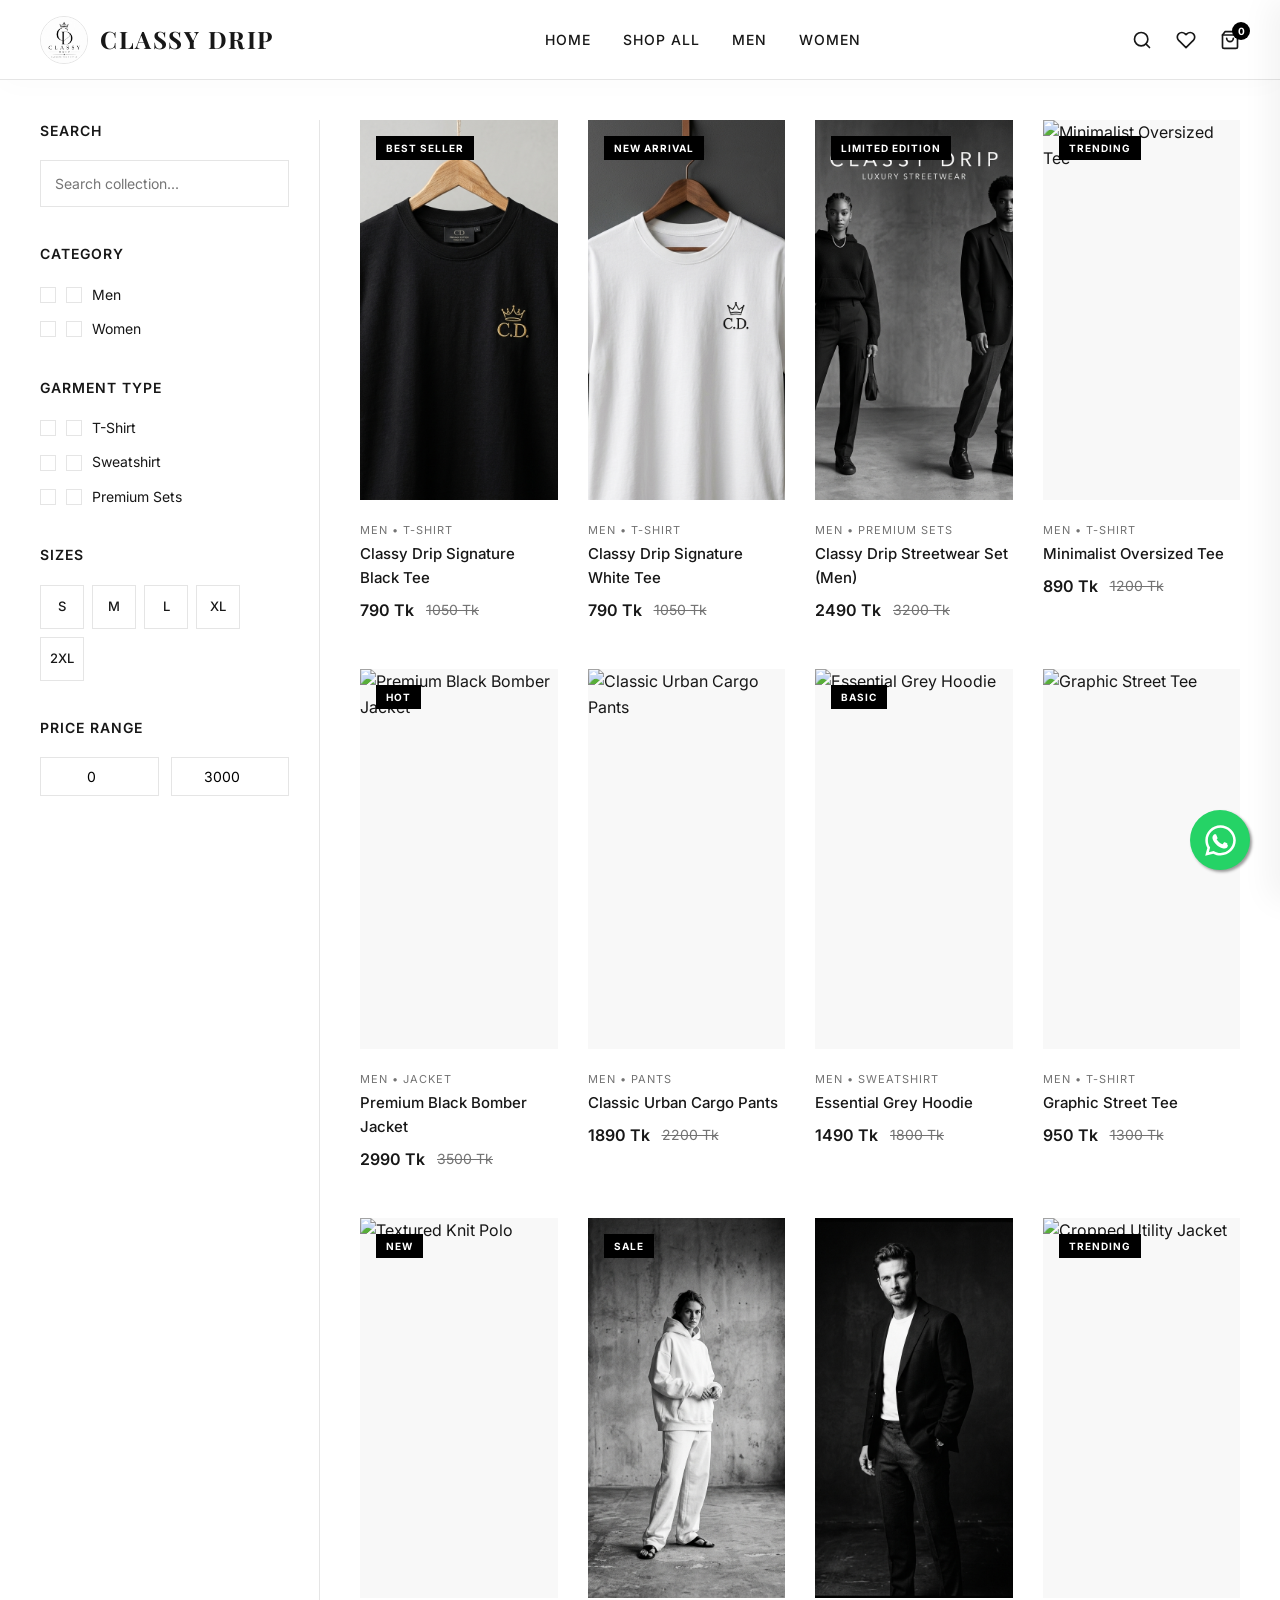
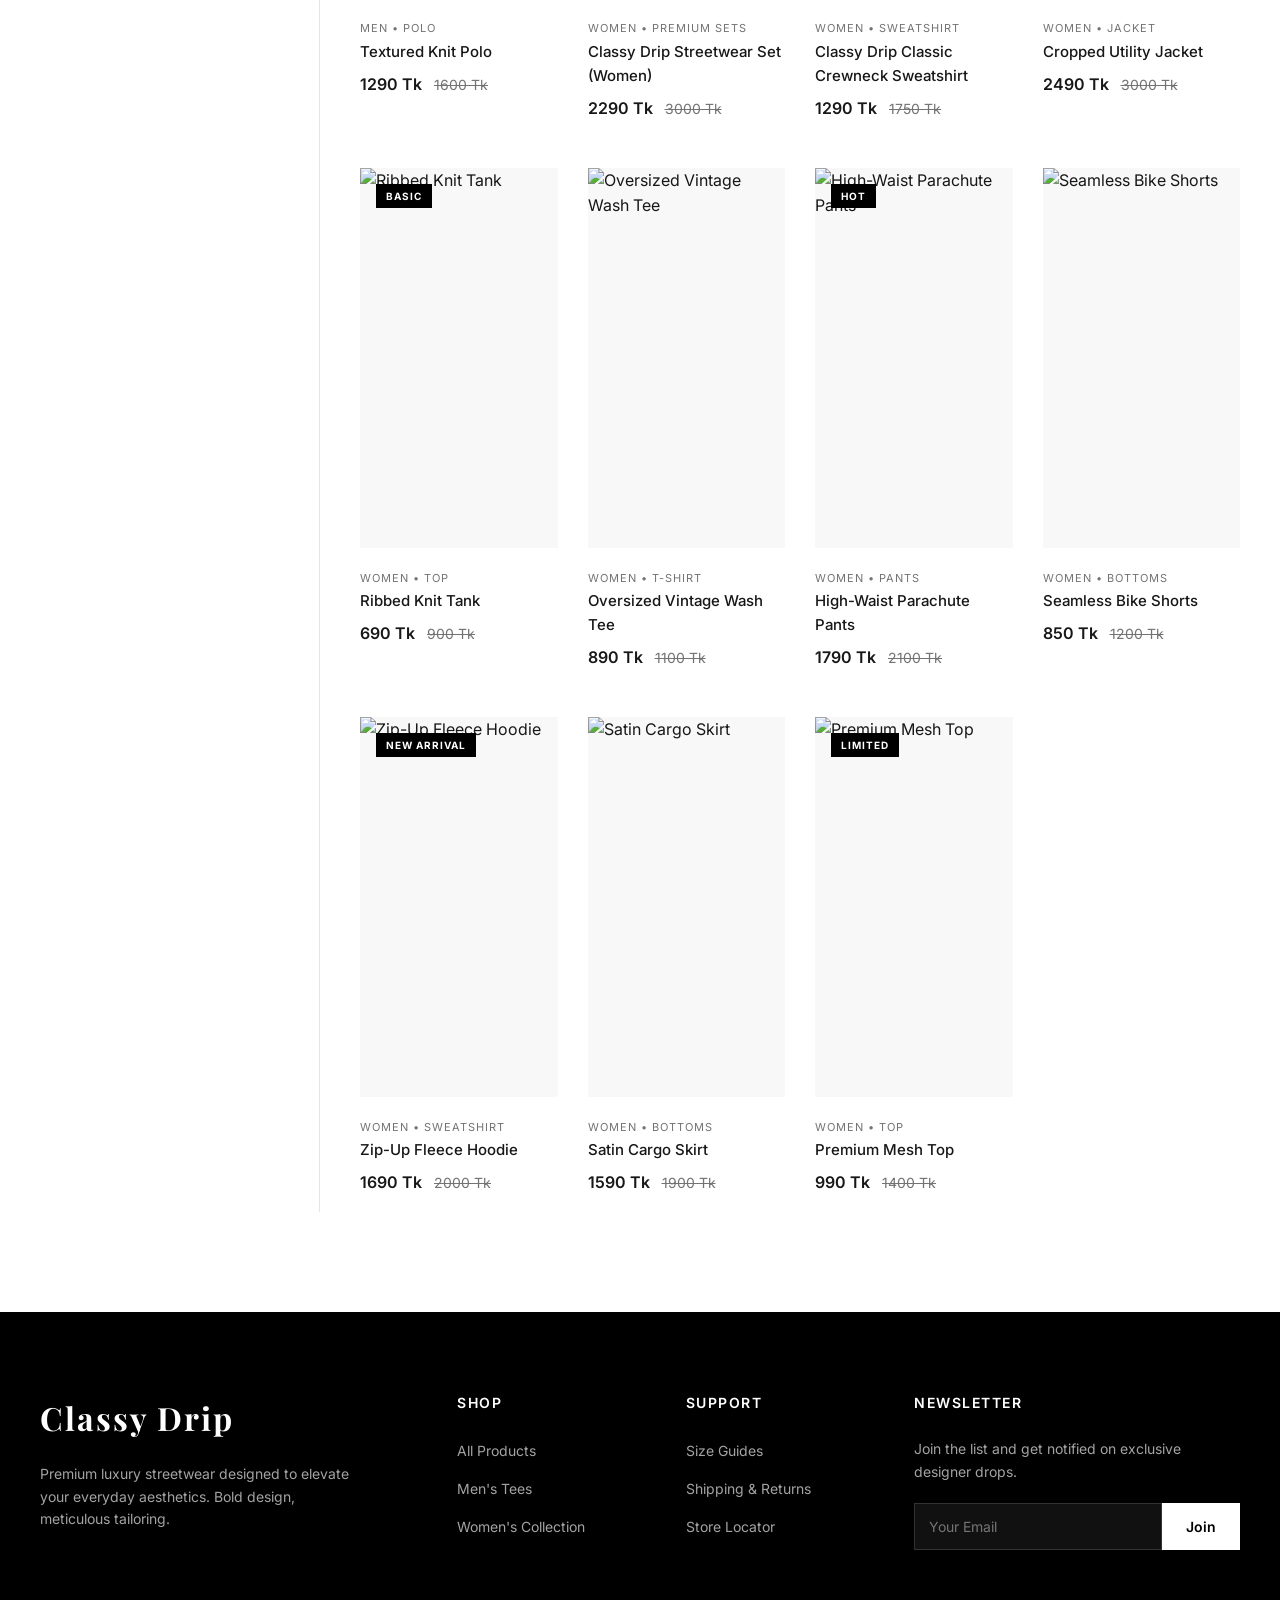
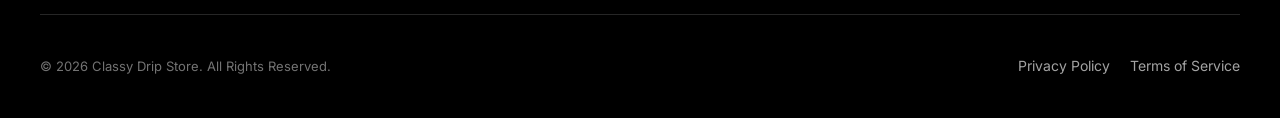
==== commit 246374bc: "Added 20 premium products and WhatsApp floating button" ====
--- a/checkout.html
+++ b/checkout.html
@@ -251,6 +251,11 @@
     </div>
   </footer>
 
+  <!-- WhatsApp Floating Button -->
+  <a href="https://wa.me/8801700000000?text=Hi%20Classy%20Drip,%20I%20would%20like%20to%20know%20more%20about%20your%20products." class="whatsapp-float" target="_blank" rel="noopener noreferrer">
+    <svg class="whatsapp-icon" xmlns="http://www.w3.org/2000/svg" viewBox="0 0 448 512"><path d="M380.9 97.1C339 55.1 283.2 32 223.9 32c-122.4 0-222 99.6-222 222 0 39.1 10.2 77.3 29.6 111L0 480l117.7-30.9c32.4 17.7 68.9 27 106.1 27h.1c122.3 0 224.1-99.6 224.1-222 0-59.3-25.2-115-67.1-157.1zm-157 341.6c-33.2 0-65.7-8.9-94-25.7l-6.7-4-69.8 18.3L72 359.2l-4.4-7c-18.5-29.4-28.2-63.3-28.2-98.2 0-101.7 82.8-184.5 184.6-184.5 49.3 0 95.6 19.2 130.4 54.1 34.8 34.9 56.2 81.2 56.1 130.5 0 101.8-84.9 184.6-186.6 184.6zm101.2-138.2c-5.5-2.8-32.8-16.2-37.9-18-5.1-1.9-8.8-2.8-12.5 2.8-3.7 5.6-14.3 18-17.6 21.8-3.2 3.7-6.5 4.2-12 1.4-32.6-16.3-54-29.1-75.5-66-2.1-3.6-.2-5.5 1.8-7.4 1.7-1.6 3.7-4.2 5.5-6.5 1.9-2.3 2.5-4.2 3.7-7 1.2-2.8.6-5.1-.3-6.5-1.9-2.8-12.5-30.1-17.1-41.2-4.5-10.8-9.1-9.3-12.5-9.5-3.2-.2-6.9-.2-10.6-.2-3.7 0-9.7 1.4-14.8 6.9-5.1 5.6-19.4 19-19.4 46.3 0 27.3 19.9 53.7 22.6 57.4 2.8 3.7 39.1 59.7 94.8 83.8 35.2 15.2 49 16.5 66.6 13.9 10.7-1.6 32.8-13.4 37.4-26.4 4.6-13 4.6-24.1 3.2-26.4-1.3-2.5-5-3.9-10.5-6.6z"/></svg>
+  </a>
+
   <script src="app.js"></script>
 </body>
 </html>
--- a/style.css
+++ b/style.css
@@ -2394,3 +2394,48 @@
     font-size: 18px;
   }
 }
+
+/* =============================================
+   WHATSAPP FLOATING BUTTON
+============================================= */
+.whatsapp-float {
+  position: fixed;
+  bottom: 30px;
+  right: 30px;
+  width: 60px;
+  height: 60px;
+  background-color: #25d366;
+  color: #fff;
+  border-radius: 50px;
+  text-align: center;
+  font-size: 30px;
+  box-shadow: 2px 2px 3px #999;
+  z-index: 1000;
+  display: flex;
+  align-items: center;
+  justify-content: center;
+  transition: transform 0.3s ease;
+}
+
+.whatsapp-float:hover {
+  transform: scale(1.1);
+}
+
+.whatsapp-icon {
+  width: 35px;
+  height: 35px;
+  fill: currentColor;
+}
+
+@media (max-width: 768px) {
+  .whatsapp-float {
+    bottom: 20px;
+    right: 20px;
+    width: 50px;
+    height: 50px;
+  }
+  .whatsapp-icon {
+    width: 28px;
+    height: 28px;
+  }
+}
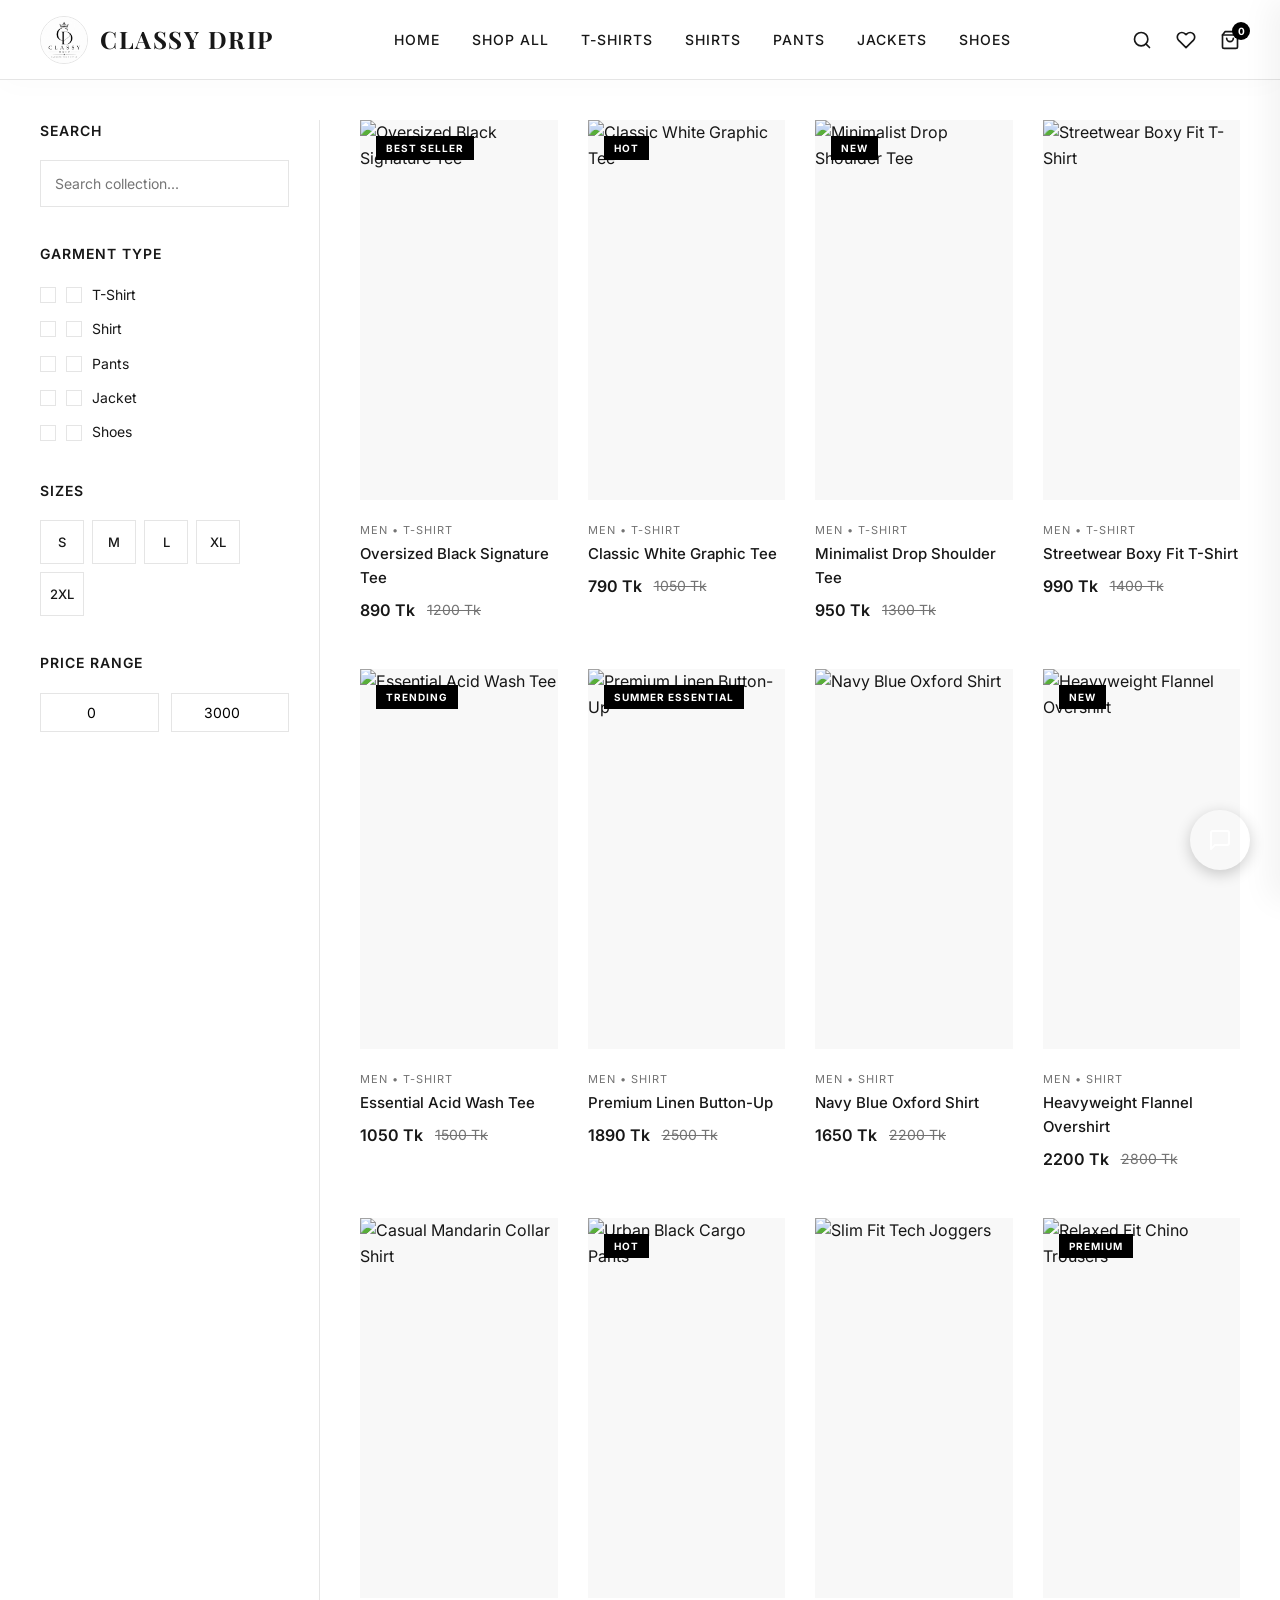
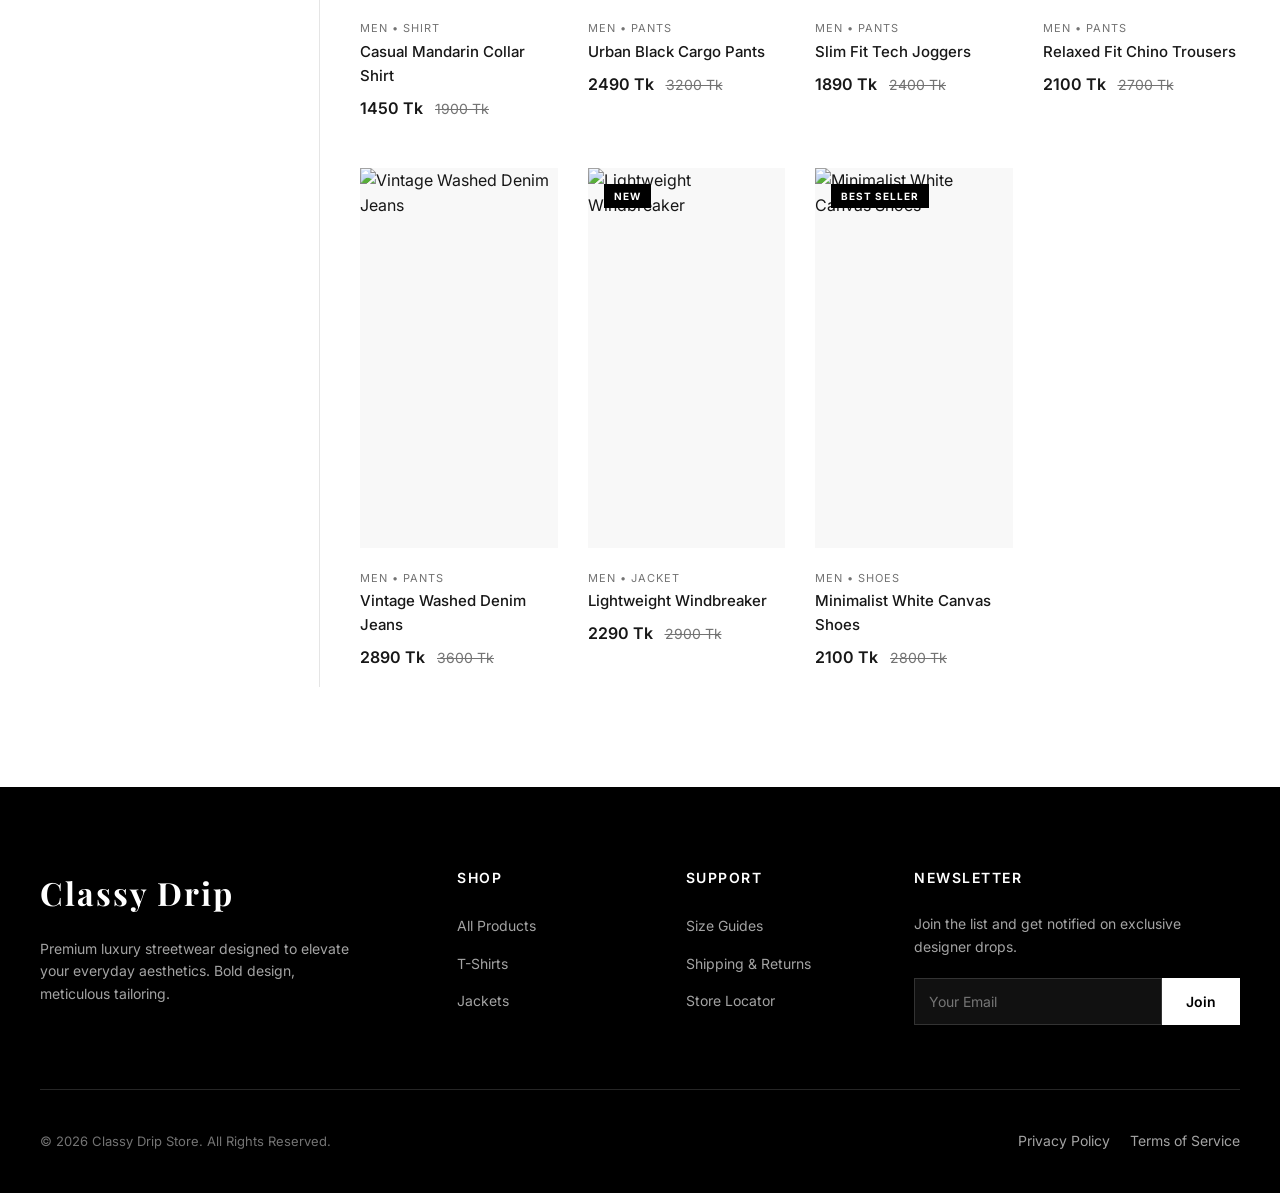
==== commit 2fc29203: "Update: Complete Men-only catalog overhaul with AI chatbot and scroll animations" ====
--- a/checkout.html
+++ b/checkout.html
@@ -16,8 +16,11 @@
     <ul class="mobile-nav-links">
       <li><a href="index.html" class="mobile-nav-link">Home</a></li>
       <li><a href="shop.html" class="mobile-nav-link">Shop All</a></li>
-      <li><a href="shop.html?category=Men" class="mobile-nav-link">Men's Collection</a></li>
-      <li><a href="shop.html?category=Women" class="mobile-nav-link">Women's Collection</a></li>
+      <li><a href="shop.html?type=T-Shirt" class="mobile-nav-link">T-Shirts</a></li>
+      <li><a href="shop.html?type=Shirt" class="mobile-nav-link">Shirts</a></li>
+      <li><a href="shop.html?type=Pants" class="mobile-nav-link">Pants</a></li>
+      <li><a href="shop.html?type=Jacket" class="mobile-nav-link">Jackets</a></li>
+      <li><a href="shop.html?type=Shoes" class="mobile-nav-link">Shoes</a></li>
     </ul>
     <div class="mobile-nav-footer"><p>© 2026 Classy Drip. Elevate Your Style.</p></div>
   </nav>
@@ -37,8 +40,11 @@
         <ul class="nav-links">
           <li><a href="index.html" class="nav-link">Home</a></li>
           <li><a href="shop.html" class="nav-link">Shop All</a></li>
-          <li><a href="shop.html?category=Men" class="nav-link">Men</a></li>
-          <li><a href="shop.html?category=Women" class="nav-link">Women</a></li>
+          <li><a href="shop.html?type=T-Shirt" class="nav-link">T-Shirts</a></li>
+          <li><a href="shop.html?type=Shirt" class="nav-link">Shirts</a></li>
+          <li><a href="shop.html?type=Pants" class="nav-link">Pants</a></li>
+          <li><a href="shop.html?type=Jacket" class="nav-link">Jackets</a></li>
+          <li><a href="shop.html?type=Shoes" class="nav-link">Shoes</a></li>
         </ul>
       </nav>
       
@@ -217,8 +223,8 @@
           <h4 class="footer-column-title">Shop</h4>
           <ul class="footer-links">
             <li><a href="shop.html" class="footer-link">All Products</a></li>
-            <li><a href="shop.html?category=Men" class="footer-link">Men's Tees</a></li>
-            <li><a href="shop.html?category=Women" class="footer-link">Women's Collection</a></li>
+            <li><a href="shop.html?type=T-Shirt" class="footer-link">T-Shirts</a></li>
+            <li><a href="shop.html?type=Jacket" class="footer-link">Jackets</a></li>
           </ul>
         </div>
         
@@ -251,10 +257,34 @@
     </div>
   </footer>
 
-  <!-- WhatsApp Floating Button -->
-  <a href="https://wa.me/8801700000000?text=Hi%20Classy%20Drip,%20I%20would%20like%20to%20know%20more%20about%20your%20products." class="whatsapp-float" target="_blank" rel="noopener noreferrer">
-    <svg class="whatsapp-icon" xmlns="http://www.w3.org/2000/svg" viewBox="0 0 448 512"><path d="M380.9 97.1C339 55.1 283.2 32 223.9 32c-122.4 0-222 99.6-222 222 0 39.1 10.2 77.3 29.6 111L0 480l117.7-30.9c32.4 17.7 68.9 27 106.1 27h.1c122.3 0 224.1-99.6 224.1-222 0-59.3-25.2-115-67.1-157.1zm-157 341.6c-33.2 0-65.7-8.9-94-25.7l-6.7-4-69.8 18.3L72 359.2l-4.4-7c-18.5-29.4-28.2-63.3-28.2-98.2 0-101.7 82.8-184.5 184.6-184.5 49.3 0 95.6 19.2 130.4 54.1 34.8 34.9 56.2 81.2 56.1 130.5 0 101.8-84.9 184.6-186.6 184.6zm101.2-138.2c-5.5-2.8-32.8-16.2-37.9-18-5.1-1.9-8.8-2.8-12.5 2.8-3.7 5.6-14.3 18-17.6 21.8-3.2 3.7-6.5 4.2-12 1.4-32.6-16.3-54-29.1-75.5-66-2.1-3.6-.2-5.5 1.8-7.4 1.7-1.6 3.7-4.2 5.5-6.5 1.9-2.3 2.5-4.2 3.7-7 1.2-2.8.6-5.1-.3-6.5-1.9-2.8-12.5-30.1-17.1-41.2-4.5-10.8-9.1-9.3-12.5-9.5-3.2-.2-6.9-.2-10.6-.2-3.7 0-9.7 1.4-14.8 6.9-5.1 5.6-19.4 19-19.4 46.3 0 27.3 19.9 53.7 22.6 57.4 2.8 3.7 39.1 59.7 94.8 83.8 35.2 15.2 49 16.5 66.6 13.9 10.7-1.6 32.8-13.4 37.4-26.4 4.6-13 4.6-24.1 3.2-26.4-1.3-2.5-5-3.9-10.5-6.6z"/></svg>
-  </a>
+  <!-- AI Chatbot Widget -->
+  <div class="chatbot-container">
+    <button class="chatbot-toggle" id="chatbotToggle" title="Chat with Support">
+      <svg width="24" height="24" viewBox="0 0 24 24" fill="none" stroke="currentColor" stroke-width="2" stroke-linecap="round" stroke-linejoin="round"><path d="M21 15a2 2 0 0 1-2 2H7l-4 4V5a2 2 0 0 1 2-2h14a2 2 0 0 1 2 2z"></path></svg>
+    </button>
+    
+    <div class="chatbot-window" id="chatbotWindow">
+      <div class="chatbot-header">
+        <div class="chatbot-title">
+          <div class="chatbot-avatar">🤖</div>
+          <div>
+            <strong>CD Assistant</strong>
+            <div style="font-size: 10px; opacity: 0.8;">Typically replies instantly</div>
+          </div>
+        </div>
+        <button class="chatbot-close" id="closeChatbot">×</button>
+      </div>
+      <div class="chatbot-messages" id="chatMessages">
+        <div class="chat-message bot-message">Hi there! 👋 I'm the Classy Drip assistant. How can I help you today?</div>
+      </div>
+      <div class="chatbot-input-area">
+        <input type="text" id="chatInput" class="chatbot-input" placeholder="Type a message...">
+        <button id="sendChat" class="chatbot-send">
+          <svg width="18" height="18" viewBox="0 0 24 24" fill="none" stroke="currentColor" stroke-width="2" stroke-linecap="round" stroke-linejoin="round"><line x1="22" y1="2" x2="11" y2="13"></line><polygon points="22 2 15 22 11 13 2 9 22 2"></polygon></svg>
+        </button>
+      </div>
+    </div>
+  </div>
 
   <script src="app.js"></script>
 </body>
--- a/style.css
+++ b/style.css
@@ -2398,44 +2398,259 @@
 /* =============================================
    WHATSAPP FLOATING BUTTON
 ============================================= */
-.whatsapp-float {
+/* =============================================
+   CHATBOT WIDGET
+============================================= */
+.chatbot-container {
   position: fixed;
   bottom: 30px;
   right: 30px;
+  z-index: 1000;
+  display: flex;
+  flex-direction: column;
+  align-items: flex-end;
+}
+
+.chatbot-toggle {
   width: 60px;
   height: 60px;
-  background-color: #25d366;
-  color: #fff;
-  border-radius: 50px;
-  text-align: center;
-  font-size: 30px;
-  box-shadow: 2px 2px 3px #999;
-  z-index: 1000;
+  background-color: var(--color-primary);
+  color: var(--color-white);
+  border: none;
+  border-radius: 50%;
   display: flex;
   align-items: center;
   justify-content: center;
-  transition: transform 0.3s ease;
-}
-
-.whatsapp-float:hover {
-  transform: scale(1.1);
-}
-
-.whatsapp-icon {
-  width: 35px;
-  height: 35px;
-  fill: currentColor;
-}
-
-@media (max-width: 768px) {
-  .whatsapp-float {
-    bottom: 20px;
-    right: 20px;
+  cursor: pointer;
+  box-shadow: 0 4px 15px rgba(0,0,0,0.2);
+  transition: transform 0.3s ease, background-color 0.3s ease;
+}
+
+.chatbot-toggle:hover {
+  transform: scale(1.05);
+  background-color: #333;
+}
+
+.chatbot-window {
+  position: absolute;
+  bottom: 80px;
+  right: 0;
+  width: 350px;
+  height: 450px;
+  background-color: var(--color-white);
+  border-radius: 16px;
+  box-shadow: 0 10px 40px rgba(0,0,0,0.15);
+  display: flex;
+  flex-direction: column;
+  overflow: hidden;
+  opacity: 0;
+  pointer-events: none;
+  transform: translateY(20px) scale(0.95);
+  transition: all 0.3s cubic-bezier(0.175, 0.885, 0.32, 1.275);
+  border: 1px solid var(--color-border);
+}
+
+.chatbot-window.active {
+  opacity: 1;
+  pointer-events: all;
+  transform: translateY(0) scale(1);
+}
+
+.chatbot-header {
+  background-color: var(--color-primary);
+  color: var(--color-white);
+  padding: 16px;
+  display: flex;
+  justify-content: space-between;
+  align-items: center;
+}
+
+.chatbot-title {
+  display: flex;
+  align-items: center;
+  gap: 12px;
+}
+
+.chatbot-avatar {
+  width: 36px;
+  height: 36px;
+  background-color: rgba(255,255,255,0.2);
+  border-radius: 50%;
+  display: flex;
+  align-items: center;
+  justify-content: center;
+  font-size: 20px;
+}
+
+.chatbot-close {
+  background: none;
+  border: none;
+  color: var(--color-white);
+  font-size: 24px;
+  cursor: pointer;
+  opacity: 0.8;
+  transition: opacity 0.2s;
+}
+
+.chatbot-close:hover {
+  opacity: 1;
+}
+
+.chatbot-messages {
+  flex: 1;
+  padding: 16px;
+  overflow-y: auto;
+  display: flex;
+  flex-direction: column;
+  gap: 12px;
+  background-color: #f8f9fa;
+}
+
+.chat-message {
+  max-width: 80%;
+  padding: 12px 16px;
+  border-radius: 12px;
+  font-size: 14px;
+  line-height: 1.5;
+  animation: fadeIn 0.3s ease forwards;
+}
+
+.bot-message {
+  background-color: var(--color-white);
+  color: var(--color-text);
+  align-self: flex-start;
+  border-bottom-left-radius: 4px;
+  box-shadow: 0 2px 5px rgba(0,0,0,0.05);
+}
+
+.user-message {
+  background-color: var(--color-primary);
+  color: var(--color-white);
+  align-self: flex-end;
+  border-bottom-right-radius: 4px;
+}
+
+.chat-action-link {
+  display: inline-block;
+  margin-top: 8px;
+  padding: 8px 16px;
+  background-color: #25D366; /* WhatsApp Green */
+  color: white !important;
+  text-decoration: none;
+  border-radius: 20px;
+  font-size: 13px;
+  font-weight: 500;
+  transition: background-color 0.2s;
+}
+
+.chat-action-link:hover {
+  background-color: #1ebd5a;
+}
+
+.chatbot-input-area {
+  padding: 16px;
+  background-color: var(--color-white);
+  border-top: 1px solid var(--color-border);
+  display: flex;
+  gap: 12px;
+}
+
+.chatbot-input {
+  flex: 1;
+  padding: 12px 16px;
+  border: 1px solid var(--color-border);
+  border-radius: 24px;
+  outline: none;
+  font-size: 14px;
+  font-family: inherit;
+  transition: border-color 0.2s;
+}
+
+.chatbot-input:focus {
+  border-color: var(--color-primary);
+}
+
+.chatbot-send {
+  width: 44px;
+  height: 44px;
+  border-radius: 50%;
+  border: none;
+  background-color: var(--color-primary);
+  color: var(--color-white);
+  display: flex;
+  align-items: center;
+  justify-content: center;
+  cursor: pointer;
+  transition: transform 0.2s;
+}
+
+.chatbot-send:hover {
+  transform: scale(1.05);
+}
+
+/* Typing Indicator Animation */
+.typing-indicator span {
+  display: inline-block;
+  animation: typing 1.4s infinite cubic-bezier(0.2, 0.8, 0.2, 1);
+}
+.typing-indicator span:nth-child(2) { animation-delay: 0.2s; }
+.typing-indicator span:nth-child(3) { animation-delay: 0.4s; }
+
+@keyframes typing {
+  0%, 100% { transform: translateY(0); opacity: 0.5; }
+  50% { transform: translateY(-3px); opacity: 1; }
+}
+
+@keyframes fadeIn {
+  from { opacity: 0; transform: translateY(5px); }
+  to { opacity: 1; transform: translateY(0); }
+}
+
+@media (max-width: 480px) {
+  .chatbot-window {
+    width: 300px;
+    height: 400px;
+    bottom: 70px;
+  }
+  .chatbot-toggle {
     width: 50px;
     height: 50px;
   }
-  .whatsapp-icon {
-    width: 28px;
-    height: 28px;
-  }
-}
+}
+
+/* =============================================
+   SCROLL ANIMATIONS & EFFECTS
+============================================= */
+.animate-up {
+  animation: slideUpFade 0.6s cubic-bezier(0.16, 1, 0.3, 1) forwards;
+}
+
+@keyframes slideUpFade {
+  from {
+    opacity: 0;
+    transform: translateY(40px);
+  }
+  to {
+    opacity: 1;
+    transform: translateY(0);
+  }
+}
+
+.animate-fade-in {
+  animation: pureFadeIn 0.5s ease-out forwards;
+}
+
+@keyframes pureFadeIn {
+  from { opacity: 0; }
+  to { opacity: 1; }
+}
+
+.category-card, .product-card, .section-header, .trust-item, .promo-banner-content {
+  opacity: 0; /* Starts hidden until observer adds .animate-up */
+}
+
+/* Add slight stagger to product cards inside grid */
+.product-grid > *:nth-child(1) { animation-delay: 0.05s; }
+.product-grid > *:nth-child(2) { animation-delay: 0.1s; }
+.product-grid > *:nth-child(3) { animation-delay: 0.15s; }
+.product-grid > *:nth-child(4) { animation-delay: 0.2s; }
